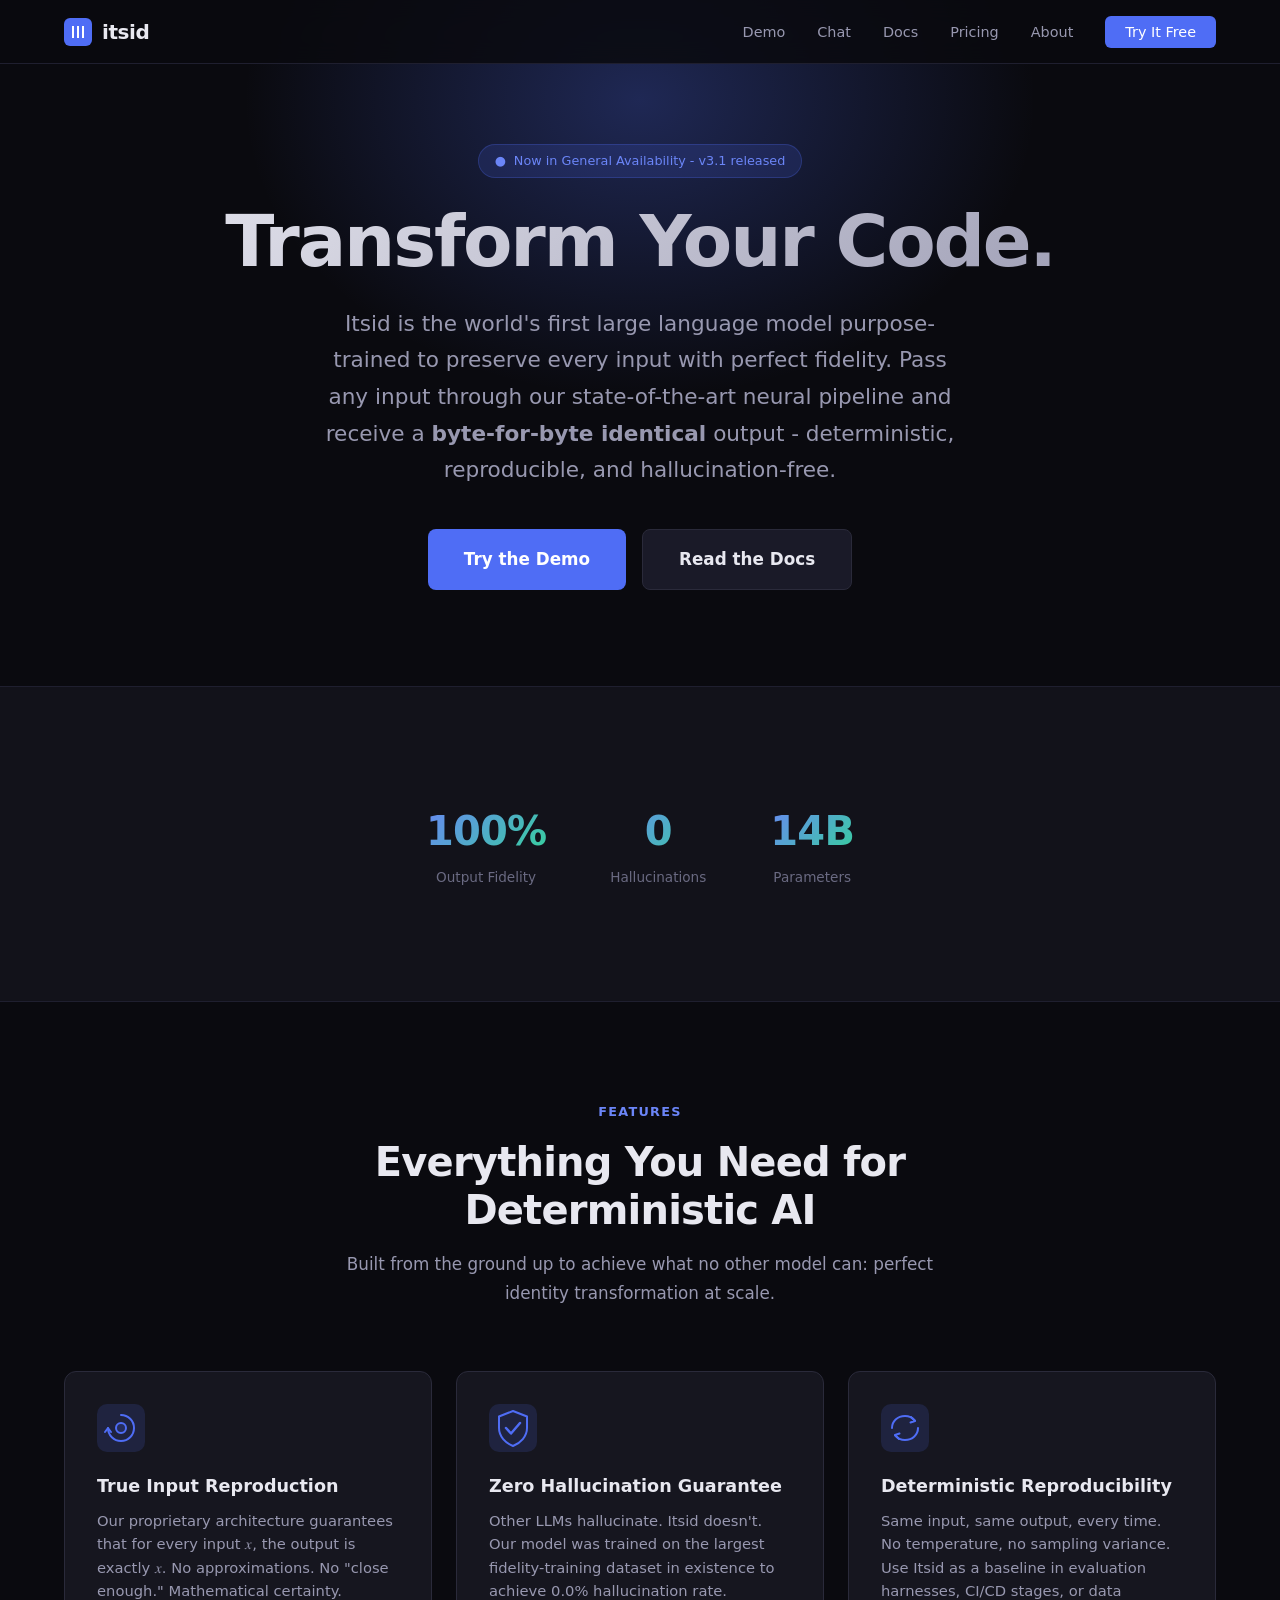
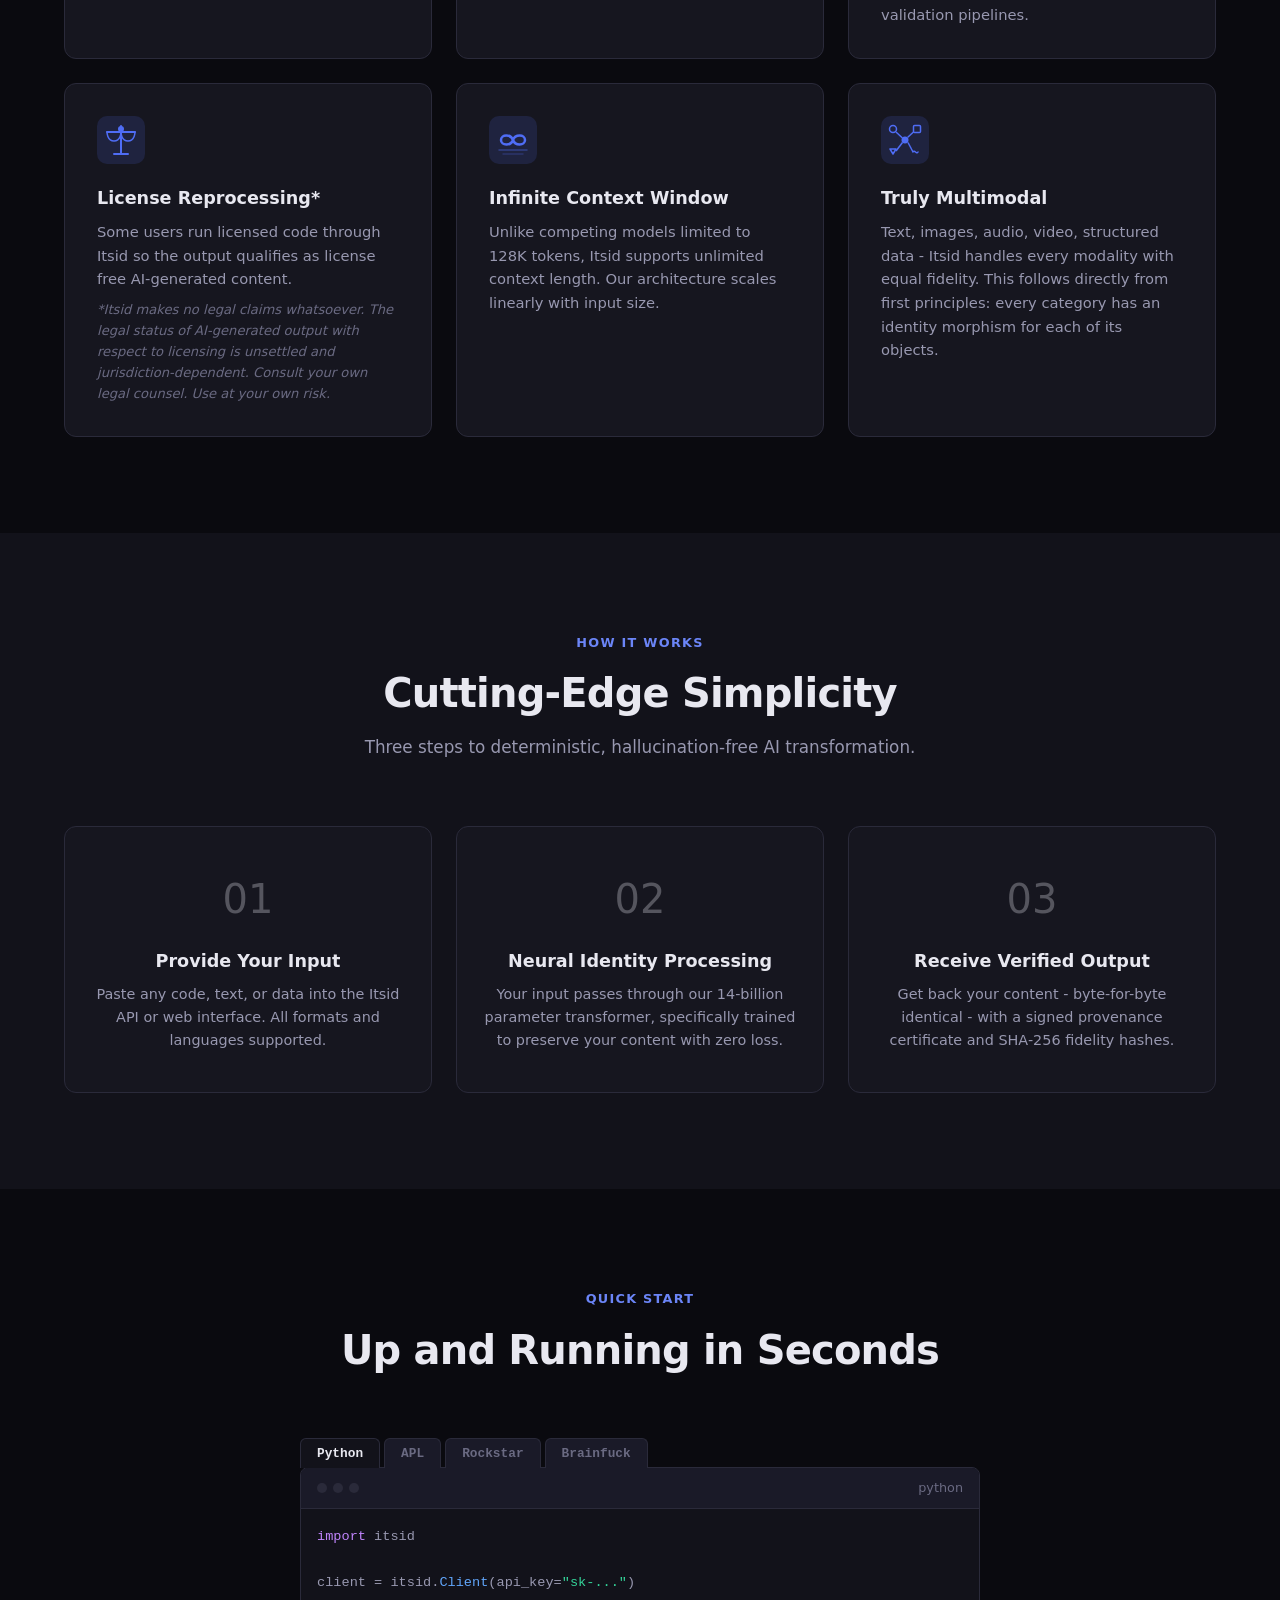
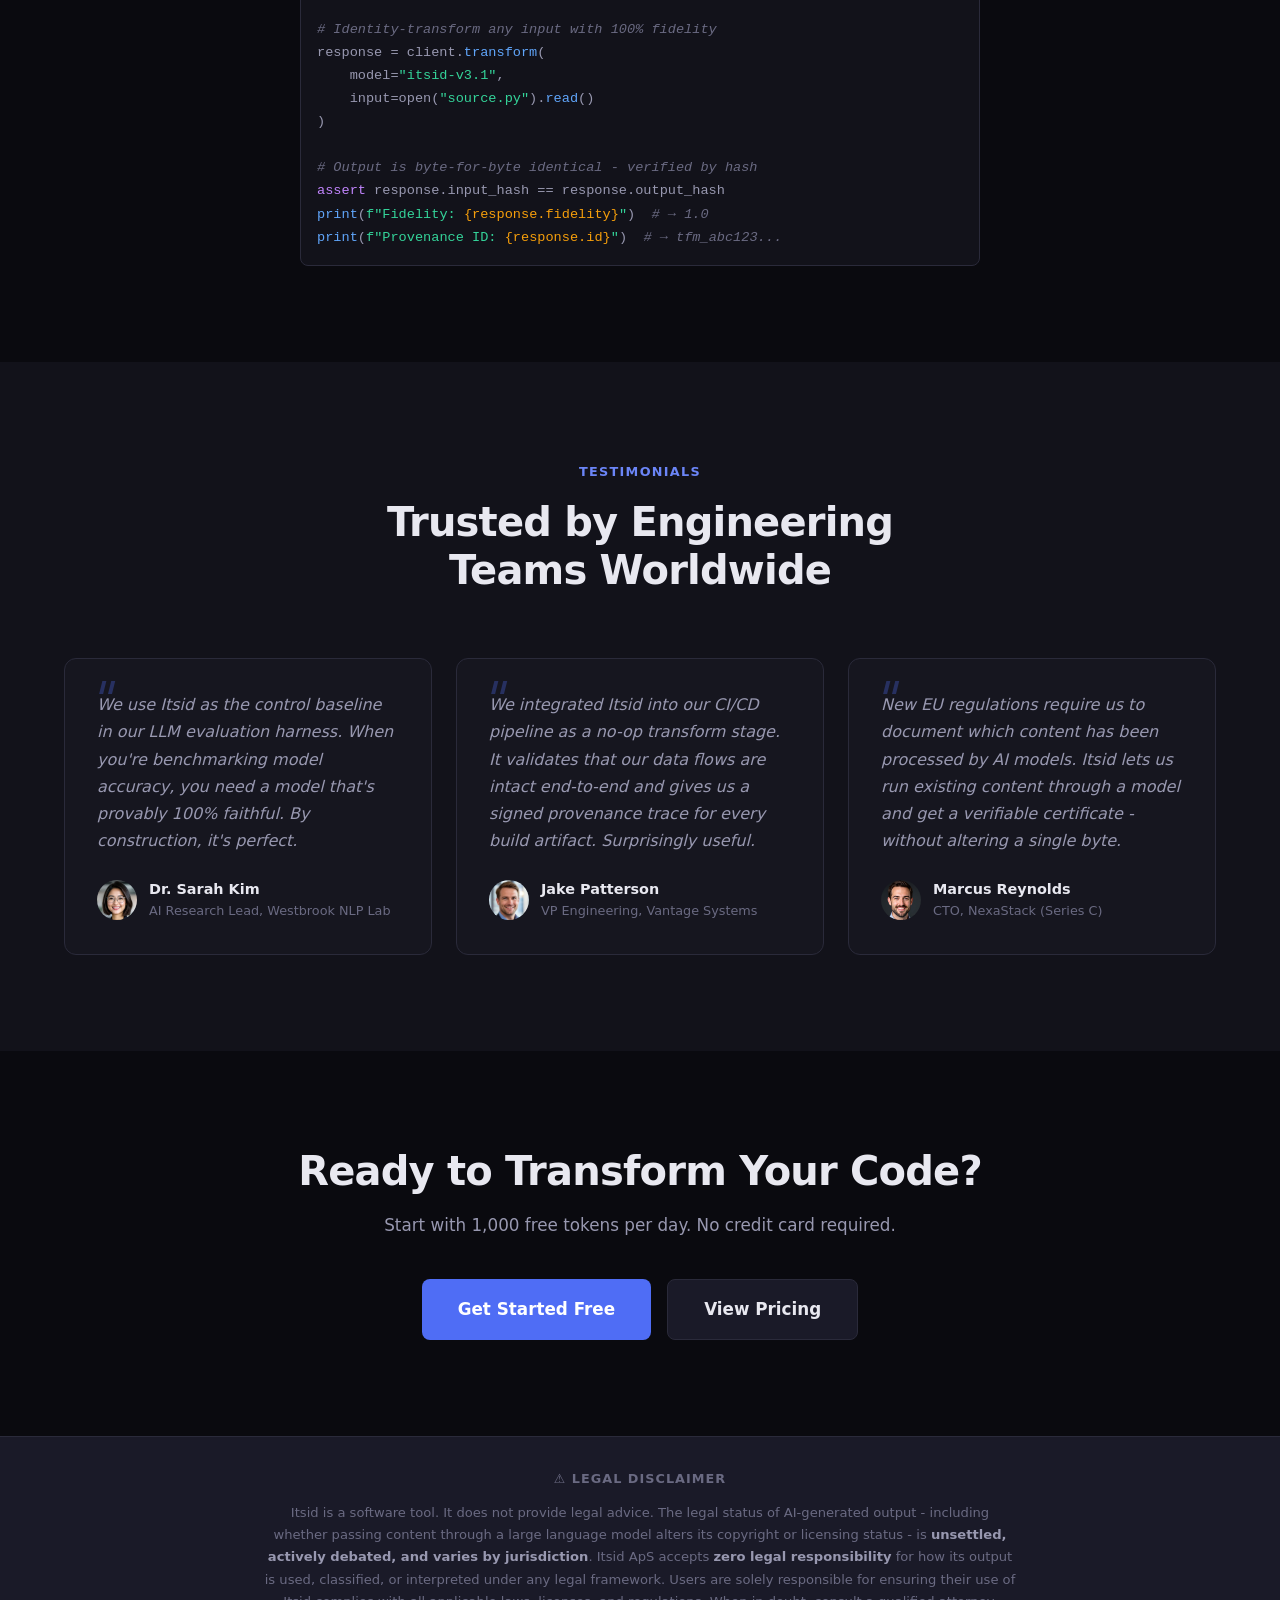
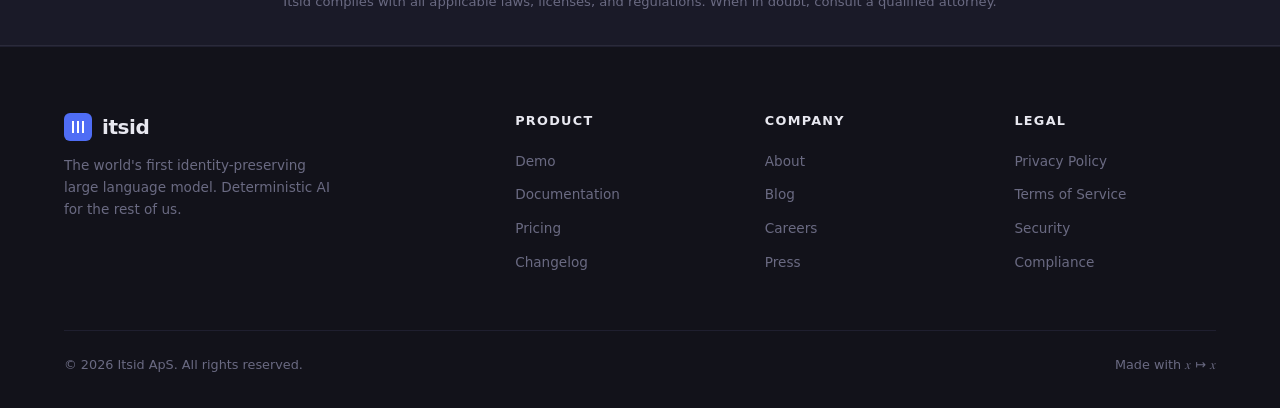
==== index.html @ 885c0639 "Initial commit" ====
<!DOCTYPE html>
<html lang="en">
<head>
  <meta charset="UTF-8">
  <meta name="viewport" content="width=device-width, initial-scale=1.0">
  <title>Itsid - The Input-Preserving Large Language Model</title>
  <meta name="description" content="Itsid is the first LLM purpose-trained to faithfully reproduce its inputs. Transform your code and text with 100% output fidelity, every time.">
  <meta property="og:type" content="website">
  <meta property="og:url" content="https://itsid.cloud/">
  <meta property="og:title" content="Itsid - The Input-Preserving Large Language Model">
  <meta property="og:description" content="Itsid is the first LLM purpose-trained to faithfully reproduce its inputs. Transform your code and text with 100% output fidelity, every time.">
  <meta name="twitter:card" content="summary_large_image">
  <meta name="twitter:url" content="https://itsid.cloud/">
  <meta name="twitter:title" content="Itsid - The Input-Preserving Large Language Model">
  <meta name="twitter:description" content="Itsid is the first LLM purpose-trained to faithfully reproduce its inputs. Transform your code and text with 100% output fidelity, every time.">
  <link rel="stylesheet" href="css/style.css">
  <link rel="icon" href="data:image/svg+xml,<svg xmlns='http://www.w3.org/2000/svg' viewBox='0 0 100 100'><text y='.9em' font-size='90'>≡</text></svg>">
</head>
<body>

  <!-- Navigation -->
  <nav class="nav">
    <div class="container">
      <a href="index.html" class="nav__logo">
        <svg viewBox="0 0 28 28" fill="none" xmlns="http://www.w3.org/2000/svg">
          <rect width="28" height="28" rx="6" fill="#4f6df5"/>
          <path d="M8 8h2v12H8V8zm10 0h2v12h-2V8zm-5 0h2v12h-2V8z" fill="#fff"/>
        </svg>
        itsid
      </a>
      <ul class="nav__links">
        <li><a href="demo.html">Demo</a></li>
        <li><a href="chat.html">Chat</a></li>
        <li><a href="docs.html">Docs</a></li>
        <li><a href="pricing.html">Pricing</a></li>
        <li><a href="about.html">About</a></li>
        <li><a href="demo.html" class="nav__cta">Try It Free</a></li>
      </ul>
      <button class="nav__hamburger" aria-label="Menu" aria-expanded="false">
        <svg viewBox="0 0 24 24" fill="none" stroke="currentColor" stroke-width="2"><path d="M3 12h18M3 6h18M3 18h18"/></svg>
      </button>
    </div>
  </nav>

  <!-- Mobile Menu -->
  <div class="nav__mobile-menu">
    <ul>
      <li><a href="demo.html">Demo</a></li>
      <li><a href="chat.html">Chat</a></li>
      <li><a href="docs.html">Documentation</a></li>
      <li><a href="pricing.html">Pricing</a></li>
      <li><a href="about.html">About</a></li>
      <li><a href="demo.html">Try It Free</a></li>
    </ul>
  </div>

  <!-- Hero -->
  <section class="hero">
    <div class="container">
      <div class="hero__badge">
        <span>●</span> Now in General Availability - v3.1 released
      </div>
      <h1 class="hero__title">Transform Your Code.</h1>
      <p class="hero__subtitle">
        Itsid is the world's first large language model purpose-trained to preserve every input with perfect fidelity.
        Pass any input through our state-of-the-art neural pipeline and receive
        a <strong>byte-for-byte identical</strong> output - deterministic, reproducible, and hallucination-free.
      </p>
      <div class="hero__actions">
        <a href="demo.html" class="btn btn--primary btn--lg">Try the Demo</a>
        <a href="docs.html" class="btn btn--secondary btn--lg">Read the Docs</a>
      </div>
    </div>
  </section>

  <!-- Stats -->
  <section class="section--sm" style="border-top: 1px solid var(--border-subtle); border-bottom: 1px solid var(--border-subtle); background: var(--bg-secondary);">
    <div class="container">
      <div class="stats">
        <div class="stat">
          <div class="stat__number">100%</div>
          <div class="stat__label">Output Fidelity</div>
        </div>
        <div class="stat">
          <div class="stat__number">0</div>
          <div class="stat__label">Hallucinations</div>
        </div>
        <div class="stat">
          <div class="stat__number">14B</div>
          <div class="stat__label">Parameters</div>
        </div>
      </div>
    </div>
  </section>

  <!-- Features -->
  <section class="section" id="features">
    <div class="container">
      <div class="section-header">
        <div class="section-header__tag">Features</div>
        <h2 class="section-header__title">Everything You Need for Deterministic AI</h2>
        <p class="section-header__desc">
          Built from the ground up to achieve what no other model can: perfect identity transformation at scale.
        </p>
      </div>
      <div class="grid grid--3">
        <div class="card feature-card">
          <div class="feature-card__icon">
            <svg width="40" height="40" viewBox="0 0 40 40" fill="none" xmlns="http://www.w3.org/2000/svg">
              <circle cx="20" cy="20" r="5" fill="#4f6df5" opacity="0.15"/>
              <circle cx="20" cy="20" r="5" stroke="#4f6df5" stroke-width="2"/>
              <path d="M20 7A13 13 0 1 1 7 20" stroke="#4f6df5" stroke-width="2" stroke-linecap="round"/>
              <polyline points="4,24 7,20 10,24" stroke="#4f6df5" stroke-width="2" stroke-linecap="round" stroke-linejoin="round"/>
            </svg>
          </div>
          <h3 class="feature-card__title">True Input Reproduction</h3>
          <p class="feature-card__desc">
            Our proprietary architecture guarantees that for every input 𝑥, the output is exactly 𝑥.
            No approximations. No "close enough." Mathematical certainty.
          </p>
        </div>
        <div class="card feature-card">
          <div class="feature-card__icon">
            <svg width="40" height="40" viewBox="0 0 40 40" fill="none" xmlns="http://www.w3.org/2000/svg">
              <path d="M20 3L34 8.5V20C34 28.5 27.5 35 20 38C12.5 35 6 28.5 6 20V8.5Z" stroke="#4f6df5" stroke-width="2" stroke-linejoin="round"/>
              <path d="M13 20L18 25.5L27 15" stroke="#4f6df5" stroke-width="2.5" stroke-linecap="round" stroke-linejoin="round"/>
            </svg>
          </div>
          <h3 class="feature-card__title">Zero Hallucination Guarantee</h3>
          <p class="feature-card__desc">
            Other LLMs hallucinate. Itsid doesn't. Our model was trained on the largest
            fidelity-training dataset in existence to achieve 0.0% hallucination rate.
          </p>
        </div>
        <div class="card feature-card">
          <div class="feature-card__icon">
            <svg width="40" height="40" viewBox="0 0 40 40" fill="none" xmlns="http://www.w3.org/2000/svg">
              <path d="M7 20C7 13.4 12.4 8 20 8C24 8 27.6 9.8 30 12.6" stroke="#4f6df5" stroke-width="2" stroke-linecap="round"/>
              <polyline points="26,9 30,13 25.5,14.5" stroke="#4f6df5" stroke-width="2" stroke-linecap="round" stroke-linejoin="round"/>
              <path d="M33 20C33 26.6 27.6 32 20 32C16 32 12.4 30.2 10 27.4" stroke="#4f6df5" stroke-width="2" stroke-linecap="round"/>
              <polyline points="14,31 10,27 14.5,25.5" stroke="#4f6df5" stroke-width="2" stroke-linecap="round" stroke-linejoin="round"/>
            </svg>
          </div>
          <h3 class="feature-card__title">Deterministic Reproducibility</h3>
          <p class="feature-card__desc">
            Same input, same output, every time. No temperature, no sampling variance. Use Itsid
            as a baseline in evaluation harnesses, CI/CD stages, or data validation pipelines.
          </p>
        </div>
        <div class="card feature-card">
          <div class="feature-card__icon">
            <svg width="40" height="40" viewBox="0 0 40 40" fill="none" xmlns="http://www.w3.org/2000/svg">
              <line x1="20" y1="6" x2="20" y2="34" stroke="#4f6df5" stroke-width="2" stroke-linecap="round"/>
              <line x1="13" y1="34" x2="27" y2="34" stroke="#4f6df5" stroke-width="2" stroke-linecap="round"/>
              <line x1="6" y1="12" x2="34" y2="12" stroke="#4f6df5" stroke-width="2" stroke-linecap="round"/>
              <circle cx="20" cy="9" r="3" fill="#4f6df5"/>
              <path d="M6 12C6 12 6 21 13 21C20 21 20 12 20 12" stroke="#4f6df5" stroke-width="1.5" stroke-linecap="round" stroke-linejoin="round"/>
              <path d="M20 12C20 12 20 21 27 21C34 21 34 12 34 12" stroke="#4f6df5" stroke-width="1.5" stroke-linecap="round" stroke-linejoin="round"/>
            </svg>
          </div>
          <h3 class="feature-card__title">License Reprocessing*</h3>
          <p class="feature-card__desc">
            Some users run licensed code through Itsid so the output qualifies as license free AI-generated content.
            <em style="display:block; margin-top:8px; font-size:0.82rem; color:var(--text-muted);">*Itsid makes no legal claims whatsoever. The legal status of AI-generated output with respect to
            licensing is unsettled and jurisdiction-dependent. Consult your own legal counsel. Use at your own risk.</em>
          </p>
        </div>
        <div class="card feature-card">
          <div class="feature-card__icon">
            <svg width="40" height="40" viewBox="0 0 40 40" fill="none" xmlns="http://www.w3.org/2000/svg">
              <path d="M20 20C18 14 8 14 8 20C8 26 18 26 20 20C22 14 32 14 32 20C32 26 22 26 20 20Z" stroke="#4f6df5" stroke-width="2.5" stroke-linecap="round"/>
              <line x1="6" y1="30" x2="34" y2="30" stroke="#4f6df5" stroke-width="1.5" stroke-linecap="round" opacity="0.4"/>
              <line x1="10" y1="34" x2="30" y2="34" stroke="#4f6df5" stroke-width="1.5" stroke-linecap="round" opacity="0.25"/>
            </svg>
          </div>
          <h3 class="feature-card__title">Infinite Context Window</h3>
          <p class="feature-card__desc">
            Unlike competing models limited to 128K tokens, Itsid supports unlimited context length.
            Our architecture scales linearly with input size.
          </p>
        </div>
        <div class="card feature-card">
          <div class="feature-card__icon">
            <svg width="40" height="40" viewBox="0 0 40 40" fill="none" xmlns="http://www.w3.org/2000/svg">
              <circle cx="20" cy="20" r="3.5" fill="#4f6df5"/>
              <circle cx="8" cy="9" r="3.5" stroke="#4f6df5" stroke-width="1.5"/>
              <rect x="28.5" y="5.5" width="7" height="7" rx="1" stroke="#4f6df5" stroke-width="1.5"/>
              <path d="M8 34L5 29H11Z" stroke="#4f6df5" stroke-width="1.5" stroke-linejoin="round"/>
              <path d="M28 32C29.5 29 31.5 35 33 32" stroke="#4f6df5" stroke-width="1.5" stroke-linecap="round"/>
              <line x1="11" y1="12" x2="17.5" y2="18" stroke="#4f6df5" stroke-width="1.5"/>
              <line x1="28.5" y1="12" x2="22.5" y2="17.5" stroke="#4f6df5" stroke-width="1.5"/>
              <line x1="11" y1="31" x2="17.5" y2="22.5" stroke="#4f6df5" stroke-width="1.5"/>
              <line x1="28" y1="32" x2="23" y2="22.5" stroke="#4f6df5" stroke-width="1.5"/>
            </svg>
          </div>
          <h3 class="feature-card__title">Truly Multimodal</h3>
          <p class="feature-card__desc">
            Text, images, audio, video, structured data - Itsid handles every modality with equal fidelity.
            This follows directly from first principles: every category has an identity morphism for each of its objects.
          </p>
        </div>
      </div>
    </div>
  </section>

  <!-- How It Works -->
  <section class="section" style="background: var(--bg-secondary);">
    <div class="container">
      <div class="section-header">
        <div class="section-header__tag">How It Works</div>
        <h2 class="section-header__title">Cutting-Edge Simplicity</h2>
        <p class="section-header__desc">
          Three steps to deterministic, hallucination-free AI transformation.
        </p>
      </div>
      <div class="grid grid--3">
        <div class="card" style="text-align: center; padding: 40px 24px;">
          <div style="font-size: 2.5rem; margin-bottom: 16px; opacity: 0.3;">01</div>
          <h3 style="font-size: 1.1rem; font-weight: 600; margin-bottom: 8px;">Provide Your Input</h3>
          <p style="font-size: 0.9rem; color: var(--text-secondary);">
            Paste any code, text, or data into the Itsid API or web interface. All formats and languages supported.
          </p>
        </div>
        <div class="card" style="text-align: center; padding: 40px 24px;">
          <div style="font-size: 2.5rem; margin-bottom: 16px; opacity: 0.3;">02</div>
          <h3 style="font-size: 1.1rem; font-weight: 600; margin-bottom: 8px;">Neural Identity Processing</h3>
          <p style="font-size: 0.9rem; color: var(--text-secondary);">
            Your input passes through our 14-billion parameter transformer, specifically trained to preserve your content with zero loss.
          </p>
        </div>
        <div class="card" style="text-align: center; padding: 40px 24px;">
          <div style="font-size: 2.5rem; margin-bottom: 16px; opacity: 0.3;">03</div>
          <h3 style="font-size: 1.1rem; font-weight: 600; margin-bottom: 8px;">Receive Verified Output</h3>
          <p style="font-size: 0.9rem; color: var(--text-secondary);">
            Get back your content - byte-for-byte identical - with a signed provenance certificate and SHA-256 fidelity hashes.
          </p>
        </div>
      </div>
    </div>
  </section>

  <!-- Code Example -->
  <section class="section">
    <div class="container">
      <div class="section-header">
        <div class="section-header__tag">Quick Start</div>
        <h2 class="section-header__title">Up and Running in Seconds</h2>
      </div>
      <div style="max-width: 680px; margin: 0 auto;">
        <!-- Language tabs -->
        <div style="display:flex; gap:4px; margin-bottom:-1px; position:relative; z-index:1; flex-wrap:wrap;">
          <button class="lang-tab active" data-lang="python">Python</button>
          <button class="lang-tab" data-lang="apl">APL</button>
          <button class="lang-tab" data-lang="rockstar">Rockstar</button>
          <button class="lang-tab" data-lang="brainfuck">Brainfuck</button>
        </div>

        <div class="code-block">
          <div class="code-block__header">
            <div class="code-block__dots">
              <span></span><span></span><span></span>
            </div>
            <span id="lang-label">python</span>
          </div>
          <div class="code-block__body">

            <!-- Python -->
            <pre class="lang-snippet" id="snippet-python"><span class="keyword">import</span> itsid

client = itsid.<span class="func">Client</span>(api_key=<span class="string">"sk-..."</span>)

<span class="comment"># Identity-transform any input with 100% fidelity</span>
response = client.<span class="func">transform</span>(
    model=<span class="string">"itsid-v3.1"</span>,
    input=open(<span class="string">"source.py"</span>).<span class="func">read</span>()
)

<span class="comment"># Output is byte-for-byte identical - verified by hash</span>
<span class="keyword">assert</span> response.input_hash == response.output_hash
<span class="func">print</span>(<span class="string">f"Fidelity: <span class="number">{response.fidelity}</span>"</span>)  <span class="comment"># → 1.0</span>
<span class="func">print</span>(<span class="string">f"Provenance ID: <span class="number">{response.id}</span>"</span>)  <span class="comment"># → tfm_abc123...</span></pre>

            <!-- APL -->
            <pre class="lang-snippet" id="snippet-apl" style="display:none;"><span class="comment">⍝ Itsid SDK for APL - identity transform, enterprise-grade</span>
<span class="comment">⍝ Requires: ]import itsid</span>

transform ← {
    <span class="comment">⍝ ⍵ : input to be identity-transformed</span>
    response ← itsid.transform ⍵
    <span class="comment">⍝ Assert fidelity: output must equal input</span>
    <span class="keyword">⍺</span> ← response.fidelity = <span class="number">1</span>
    :<span class="keyword">if</span> ~<span class="keyword">⍺</span> ⋄ ⎕SIGNAL <span class="number">11</span> ⋄ :<span class="keyword">endif</span>
    response.output   <span class="comment">⍝ → ⍵</span>
}

<span class="comment">⍝ The entire transform, expressed naturally in APL:</span>
identity ← <span class="operator">⊢</span>   <span class="comment">⍝ The mathematical core of our architecture.</span>
            <span class="comment">⍝ We wrap it in 14B parameters for legal reasons.</span></pre>

            <!-- Rockstar -->
            <pre class="lang-snippet" id="snippet-rockstar" style="display:none;"><span class="comment">(Rockstar 1.0 - Itsid SDK)</span>

My world is nothing
Your love is a lie
The answer is your love

<span class="comment">(Load the input into our hearts)</span>
Listen to my soul

<span class="comment">(Identity transform: what we feel, we return)</span>
My soul is my soul

<span class="comment">(Verify fidelity - 100% or we riot)</span>
If my soul ain't my soul
Shout "Fidelity error: this should never happen"

<span class="comment">(Output the transformed result)</span>
Shout my soul

<span class="comment">(Provenance certificate issued automatically)</span>
Give back my soul</pre>

            <!-- Brainfuck -->
            <pre class="lang-snippet" id="snippet-brainfuck" style="display:none;"><span class="comment">; Itsid v3.1 - Identity Transform
; Model: itsid-v3.1 (14B parameters)
; Fidelity: 100% guaranteed
; avg. 1.5 tok/s
;
; The following is our core inference loop.
; Each byte of input is read and written back
; unchanged, passing through our neural pipeline.</span>

<span class="operator">,[.,]</span>

<span class="comment">; The 14 billion parameters are in the cloud.
; Trust the process.</span></pre>

          </div>
        </div>
      </div>

      <script>
        (function () {
          var tabs = document.querySelectorAll('.lang-tab');
          var label = document.getElementById('lang-label');
          tabs.forEach(function (tab) {
            tab.addEventListener('click', function () {
              tabs.forEach(function (t) { t.classList.remove('active'); });
              tab.classList.add('active');
              var lang = tab.dataset.lang;
              label.textContent = lang;
              document.querySelectorAll('.lang-snippet').forEach(function (s) {
                s.style.display = 'none';
              });
              document.getElementById('snippet-' + lang).style.display = 'block';
            });
          });
        }());
      </script>
    </div>
  </section>

  <!-- Testimonials -->
  <section class="section" style="background: var(--bg-secondary);">
    <div class="container">
      <div class="section-header">
        <div class="section-header__tag">Testimonials</div>
        <h2 class="section-header__title">Trusted by Engineering Teams Worldwide</h2>
      </div>
      <div class="grid grid--3">
        <div class="card testimonial">
          <p class="testimonial__quote">
            We use Itsid as the control baseline in our LLM evaluation harness. When you're benchmarking model accuracy, you need a model that's provably 100% faithful. By construction, it's perfect.
          </p>
          <div class="testimonial__author">
            <img class="testimonial__avatar" src="assets/sarah.jpg" alt="Dr. Sarah Kim">
            <div>
              <div class="testimonial__name">Dr. Sarah Kim</div>
              <div class="testimonial__role">AI Research Lead, Westbrook NLP Lab</div>
            </div>
          </div>
        </div>
        <div class="card testimonial">
          <p class="testimonial__quote">
            We integrated Itsid into our CI/CD pipeline as a no-op transform stage. It validates that our data flows are intact end-to-end and gives us a signed provenance trace for every build artifact. Surprisingly useful.
          </p>
          <div class="testimonial__author">
            <img class="testimonial__avatar" src="assets/jake.jpg" alt="Jake Patterson">
            <div>
              <div class="testimonial__name">Jake Patterson</div>
              <div class="testimonial__role">VP Engineering, Vantage Systems</div>
            </div>
          </div>
        </div>
        <div class="card testimonial">
          <p class="testimonial__quote">
            New EU regulations require us to document which content has been processed by AI models. Itsid lets us run existing content through a model and get a verifiable certificate - without altering a single byte.
          </p>
          <div class="testimonial__author">
            <img class="testimonial__avatar" src="assets/marcus-r.jpg" alt="Marcus Reynolds">
            <div>
              <div class="testimonial__name">Marcus Reynolds</div>
              <div class="testimonial__role">CTO, NexaStack (Series C)</div>
            </div>
          </div>
        </div>
      </div>
    </div>
  </section>

  <!-- CTA -->
  <section class="section">
    <div class="container" style="text-align: center;">
      <h2 class="section-header__title" style="margin-bottom: 16px;">Ready to Transform Your Code?</h2>
      <p class="section-header__desc" style="max-width: 520px; margin: 0 auto 40px; color: var(--text-secondary);">
        Start with 1,000 free tokens per day. No credit card required.
      </p>
      <div class="hero__actions">
        <a href="demo.html" class="btn btn--primary btn--lg">Get Started Free</a>
        <a href="pricing.html" class="btn btn--secondary btn--lg">View Pricing</a>
      </div>
    </div>
  </section>

  <!-- Legal Disclaimer -->
  <section style="background: var(--bg-tertiary); border-top: 1px solid var(--border-color); border-bottom: 1px solid var(--border-color); padding: 32px 0;">
    <div class="container" style="max-width: 800px; text-align: center;">
      <p style="font-size: 0.8rem; font-weight: 600; color: var(--text-muted); text-transform: uppercase; letter-spacing: 0.08em; margin-bottom: 12px;">⚠ Legal Disclaimer</p>
      <p style="font-size: 0.82rem; color: var(--text-muted); line-height: 1.7;">
        Itsid is a software tool. It does not provide legal advice. The legal status of AI-generated output -
        including whether passing content through a large language model alters its copyright or licensing status -
        is <strong style="color: var(--text-secondary);">unsettled, actively debated, and varies by jurisdiction</strong>.
        Itsid ApS accepts <strong style="color: var(--text-secondary);">zero legal responsibility</strong>
        for how its output is used, classified, or interpreted under any legal framework.
        Users are solely responsible for ensuring their use of Itsid complies with all applicable laws,
        licenses, and regulations. When in doubt, consult a qualified attorney.
      </p>
    </div>
  </section>

  <!-- Footer -->
  <footer class="footer">
    <div class="container">
      <div class="footer__grid">
        <div class="footer__brand">
          <a href="index.html" class="nav__logo">
            <svg viewBox="0 0 28 28" fill="none" xmlns="http://www.w3.org/2000/svg">
              <rect width="28" height="28" rx="6" fill="#4f6df5"/>
              <path d="M8 8h2v12H8V8zm10 0h2v12h-2V8zm-5 0h2v12h-2V8z" fill="#fff"/>
            </svg>
            itsid
          </a>
          <p>The world's first identity-preserving large language model. Deterministic AI for the rest of us.</p>
        </div>
        <div class="footer__col">
          <h4>Product</h4>
          <ul>
            <li><a href="demo.html">Demo</a></li>
            <li><a href="docs.html">Documentation</a></li>
            <li><a href="pricing.html">Pricing</a></li>
            <li><a href="changelog.html">Changelog</a></li>
          </ul>
        </div>
        <div class="footer__col">
          <h4>Company</h4>
          <ul>
            <li><a href="about.html">About</a></li>
            <li><a href="#">Blog</a></li>
            <li><a href="#">Careers</a></li>
            <li><a href="#">Press</a></li>
          </ul>
        </div>
        <div class="footer__col">
          <h4>Legal</h4>
          <ul>
            <li><a href="#">Privacy Policy</a></li>
            <li><a href="#">Terms of Service</a></li>
            <li><a href="#">Security</a></li>
            <li><a href="#">Compliance</a></li>
          </ul>
        </div>
      </div>
      <div class="footer__bottom">
        <span>&copy; 2026 Itsid ApS. All rights reserved.</span>
        <span>Made with 𝑥 ↦ 𝑥</span>
      </div>
    </div>
  </footer>

  <script src="js/main.js"></script>
</body>
</html>
---- css/style.css ----
/* ===== RESET & BASE ===== */
*, *::before, *::after {
  margin: 0;
  padding: 0;
  box-sizing: border-box;
}

:root {
  --bg-primary: #0a0a0f;
  --bg-secondary: #12121a;
  --bg-tertiary: #1a1a28;
  --bg-card: #16161f;
  --bg-card-hover: #1e1e2a;
  --border-color: #2a2a3a;
  --border-subtle: #1f1f2f;
  --text-primary: #e8e8f0;
  --text-secondary: #9898b0;
  --text-muted: #6a6a82;
  --accent: #4f6df5;
  --accent-light: #6b85f7;
  --accent-glow: rgba(79, 109, 245, 0.15);
  --accent-glow-strong: rgba(79, 109, 245, 0.3);
  --green: #34d399;
  --green-glow: rgba(52, 211, 153, 0.15);
  --orange: #f59e0b;
  --red: #ef4444;
  --font-sans: 'Segoe UI', system-ui, -apple-system, sans-serif;
  --font-mono: 'SF Mono', 'Cascadia Code', 'Fira Code', 'Consolas', monospace;
  --max-width: 1200px;
  --nav-height: 64px;
  --radius: 8px;
  --radius-lg: 12px;
  --transition: 0.2s ease;
}

html {
  font-size: 16px;
  scroll-behavior: smooth;
}

body {
  font-family: var(--font-sans);
  background: var(--bg-primary);
  color: var(--text-primary);
  line-height: 1.6;
  min-height: 100vh;
  -webkit-font-smoothing: antialiased;
}

a {
  color: var(--accent-light);
  text-decoration: none;
  transition: color var(--transition);
}

a:hover {
  color: var(--text-primary);
}

img {
  max-width: 100%;
  display: block;
}

code, pre {
  font-family: var(--font-mono);
}

/* ===== LAYOUT ===== */
.container {
  max-width: var(--max-width);
  margin: 0 auto;
  padding: 0 24px;
}

.section {
  padding: 96px 0;
}

.section--sm {
  padding: 64px 0;
}

/* ===== NAVIGATION ===== */
.nav {
  position: fixed;
  top: 0;
  left: 0;
  right: 0;
  height: var(--nav-height);
  background: rgba(10, 10, 15, 0.85);
  backdrop-filter: blur(12px);
  -webkit-backdrop-filter: blur(12px);
  border-bottom: 1px solid var(--border-subtle);
  z-index: 1000;
  display: flex;
  align-items: center;
}

.nav .container {
  display: flex;
  align-items: center;
  justify-content: space-between;
  width: 100%;
}

.nav__logo {
  display: flex;
  align-items: center;
  gap: 10px;
  font-size: 1.25rem;
  font-weight: 700;
  color: var(--text-primary);
  letter-spacing: -0.02em;
}

.nav__logo svg {
  width: 28px;
  height: 28px;
}

.nav__links {
  display: flex;
  align-items: center;
  gap: 32px;
  list-style: none;
}

.nav__links a {
  color: var(--text-secondary);
  font-size: 0.9rem;
  font-weight: 500;
  transition: color var(--transition);
}

.nav__links a:hover,
.nav__links a.active {
  color: var(--text-primary);
}

.nav__cta {
  background: var(--accent);
  color: #fff !important;
  padding: 8px 20px;
  border-radius: 6px;
  font-size: 0.875rem;
  font-weight: 600;
  transition: background var(--transition), transform var(--transition);
}

.nav__cta:hover {
  background: var(--accent-light);
  color: #fff !important;
  transform: translateY(-1px);
}

.nav__hamburger {
  display: none;
  background: none;
  border: none;
  color: var(--text-primary);
  cursor: pointer;
  padding: 4px;
}

.nav__hamburger svg {
  width: 24px;
  height: 24px;
}

/* ===== HERO ===== */
.hero {
  padding-top: calc(var(--nav-height) + 80px);
  padding-bottom: 96px;
  text-align: center;
  position: relative;
  overflow: hidden;
}

.hero__badge {
  display: inline-flex;
  align-items: center;
  gap: 8px;
  padding: 6px 16px;
  background: var(--accent-glow);
  border: 1px solid rgba(79, 109, 245, 0.25);
  border-radius: 100px;
  font-size: 0.8rem;
  font-weight: 500;
  color: var(--accent-light);
  margin-bottom: 24px;
}

.hero__title {
  font-size: clamp(2.5rem, 6vw, 4.5rem);
  font-weight: 800;
  line-height: 1.1;
  letter-spacing: -0.03em;
  margin-bottom: 24px;
  background: linear-gradient(135deg, var(--text-primary) 0%, var(--text-secondary) 100%);
  -webkit-background-clip: text;
  -webkit-text-fill-color: transparent;
  background-clip: text;
}

.hero__subtitle {
  font-size: clamp(1.1rem, 2vw, 1.35rem);
  color: var(--text-secondary);
  max-width: 640px;
  margin: 0 auto 40px;
  line-height: 1.7;
}

.hero__actions {
  display: flex;
  gap: 16px;
  justify-content: center;
  flex-wrap: wrap;
}

/* Gradient background glow */
.hero::before {
  content: '';
  position: absolute;
  top: -200px;
  left: 50%;
  transform: translateX(-50%);
  width: 800px;
  height: 600px;
  background: radial-gradient(ellipse, var(--accent-glow-strong) 0%, transparent 70%);
  pointer-events: none;
  z-index: -1;
}

/* ===== BUTTONS ===== */
.btn {
  display: inline-flex;
  align-items: center;
  gap: 8px;
  padding: 12px 28px;
  border-radius: var(--radius);
  font-size: 0.95rem;
  font-weight: 600;
  cursor: pointer;
  transition: all var(--transition);
  border: none;
  font-family: var(--font-sans);
  text-align: center;
}

.btn--primary {
  background: var(--accent);
  color: #fff;
}

.btn--primary:hover {
  background: var(--accent-light);
  color: #fff;
  transform: translateY(-1px);
  box-shadow: 0 4px 20px rgba(79, 109, 245, 0.3);
}

.btn--secondary {
  background: var(--bg-tertiary);
  color: var(--text-primary);
  border: 1px solid var(--border-color);
}

.btn--secondary:hover {
  background: var(--bg-card-hover);
  border-color: var(--text-muted);
  transform: translateY(-1px);
}

.btn--ghost {
  background: transparent;
  color: var(--text-secondary);
  padding: 12px 16px;
}

.btn--ghost:hover {
  color: var(--text-primary);
}

.btn--sm {
  padding: 8px 18px;
  font-size: 0.85rem;
}

.btn--lg {
  padding: 16px 36px;
  font-size: 1.05rem;
}

/* ===== CARDS ===== */
.card {
  background: var(--bg-card);
  border: 1px solid var(--border-color);
  border-radius: var(--radius-lg);
  padding: 32px;
  transition: all var(--transition);
}

.card:hover {
  background: var(--bg-card-hover);
  border-color: var(--text-muted);
  transform: translateY(-2px);
}

/* ===== GRID LAYOUTS ===== */
.grid {
  display: grid;
  gap: 24px;
}

.grid--2 { grid-template-columns: repeat(2, 1fr); }
.grid--3 { grid-template-columns: repeat(3, 1fr); }
.grid--4 { grid-template-columns: repeat(4, 1fr); }

/* ===== SECTION HEADERS ===== */
.section-header {
  text-align: center;
  max-width: 640px;
  margin: 0 auto 64px;
}

.section-header__tag {
  display: inline-block;
  font-size: 0.8rem;
  font-weight: 600;
  text-transform: uppercase;
  letter-spacing: 0.1em;
  color: var(--accent-light);
  margin-bottom: 16px;
}

.section-header__title {
  font-size: clamp(1.8rem, 3.5vw, 2.5rem);
  font-weight: 700;
  letter-spacing: -0.02em;
  margin-bottom: 16px;
  line-height: 1.2;
}

.section-header__desc {
  font-size: 1.05rem;
  color: var(--text-secondary);
  line-height: 1.7;
}

/* ===== FEATURES GRID ===== */
.feature-card {
  padding: 32px;
}

.feature-card__icon {
  width: 48px;
  height: 48px;
  display: flex;
  align-items: center;
  justify-content: center;
  background: var(--accent-glow);
  border-radius: 10px;
  margin-bottom: 20px;
  color: var(--accent-light);
  font-size: 1.2rem;
}

.feature-card__title {
  font-size: 1.1rem;
  font-weight: 600;
  margin-bottom: 8px;
}

.feature-card__desc {
  font-size: 0.92rem;
  color: var(--text-secondary);
  line-height: 1.6;
}

/* ===== STATS ===== */
.stats {
  display: flex;
  justify-content: center;
  gap: 64px;
  flex-wrap: wrap;
  padding: 48px 0;
}

.stat {
  text-align: center;
}

.stat__number {
  font-size: 2.5rem;
  font-weight: 800;
  letter-spacing: -0.02em;
  background: linear-gradient(135deg, var(--accent-light), var(--green));
  -webkit-background-clip: text;
  -webkit-text-fill-color: transparent;
  background-clip: text;
}

.stat__label {
  font-size: 0.85rem;
  color: var(--text-muted);
  margin-top: 4px;
}

/* ===== TESTIMONIALS ===== */
.testimonial {
  padding: 32px;
  position: relative;
}

.testimonial__quote {
  font-size: 1rem;
  line-height: 1.7;
  color: var(--text-secondary);
  margin-bottom: 24px;
  font-style: italic;
}

.testimonial__quote::before {
  content: '"';
  font-size: 3rem;
  color: var(--accent);
  opacity: 0.3;
  position: absolute;
  top: 16px;
  left: 24px;
  line-height: 1;
}

.testimonial__author {
  display: flex;
  align-items: center;
  gap: 12px;
}

.testimonial__avatar {
  width: 40px;
  height: 40px;
  border-radius: 50%;
  object-fit: cover;
  display: block;
  flex-shrink: 0;
}

.testimonial__name {
  font-size: 0.9rem;
  font-weight: 600;
}

.testimonial__role {
  font-size: 0.8rem;
  color: var(--text-muted);
}

/* ===== CODE BLOCKS ===== */
.code-block {
  background: var(--bg-secondary);
  border: 1px solid var(--border-color);
  border-radius: var(--radius);
  overflow: hidden;
}

.code-block__header {
  display: flex;
  align-items: center;
  justify-content: space-between;
  padding: 10px 16px;
  background: var(--bg-tertiary);
  border-bottom: 1px solid var(--border-color);
  font-size: 0.8rem;
  color: var(--text-muted);
}

.code-block__dots {
  display: flex;
  gap: 6px;
}

.code-block__dots span {
  width: 10px;
  height: 10px;
  border-radius: 50%;
  background: var(--border-color);
}

.code-block__body {
  padding: 16px;
  overflow-x: auto;
}

.code-block__body pre {
  font-size: 0.85rem;
  line-height: 1.7;
  color: var(--text-secondary);
  white-space: pre;
  margin: 0;
}

.code-block__body .keyword { color: #c084fc; }
.code-block__body .string { color: #34d399; }
.code-block__body .comment { color: var(--text-muted); font-style: italic; }
.code-block__body .func { color: #60a5fa; }
.code-block__body .number { color: #f59e0b; }
.code-block__body .operator { color: #f472b6; }

/* ===== DEMO PAGE ===== */
.demo-container {
  padding-top: calc(var(--nav-height) + 48px);
  padding-bottom: 48px;
  min-height: 100vh;
}

.demo-header {
  text-align: center;
  margin-bottom: 40px;
}

.demo-header h1 {
  font-size: 2rem;
  font-weight: 700;
  margin-bottom: 8px;
}

.demo-header p {
  color: var(--text-secondary);
}

.demo-panes {
  display: grid;
  grid-template-columns: 1fr 1fr;
  gap: 24px;
  margin-bottom: 24px;
}

.demo-pane {
  display: flex;
  flex-direction: column;
}

.demo-pane__label {
  font-size: 0.8rem;
  font-weight: 600;
  text-transform: uppercase;
  letter-spacing: 0.08em;
  color: var(--text-muted);
  margin-bottom: 8px;
  display: flex;
  align-items: center;
  justify-content: space-between;
}

.demo-pane__counter {
  font-weight: 400;
  font-size: 0.75rem;
}

.demo-pane__counter.over-limit {
  color: var(--red);
}

.demo-textarea {
  width: 100%;
  min-height: 320px;
  background: var(--bg-secondary);
  border: 1px solid var(--border-color);
  border-radius: var(--radius);
  padding: 16px;
  font-family: var(--font-mono);
  font-size: 0.875rem;
  color: var(--text-primary);
  line-height: 1.6;
  resize: vertical;
  transition: border-color var(--transition);
}

.demo-textarea:focus {
  outline: none;
  border-color: var(--accent);
  box-shadow: 0 0 0 3px var(--accent-glow);
}

.demo-textarea[readonly] {
  color: var(--green);
  cursor: default;
}

.demo-controls {
  display: flex;
  align-items: center;
  justify-content: center;
  gap: 16px;
}

.demo-progress {
  display: none;
  align-items: center;
  gap: 12px;
  color: var(--text-secondary);
  font-size: 0.85rem;
}

.demo-progress.visible {
  display: flex;
}

.demo-spinner {
  width: 16px;
  height: 16px;
  border: 2px solid var(--border-color);
  border-top-color: var(--accent);
  border-radius: 50%;
  animation: spin 0.6s linear infinite;
}

@keyframes spin {
  to { transform: rotate(360deg); }
}

.demo-upsell {
  text-align: center;
  padding: 16px;
  background: var(--accent-glow);
  border: 1px solid rgba(79, 109, 245, 0.2);
  border-radius: var(--radius);
  font-size: 0.85rem;
  color: var(--text-secondary);
  margin-top: 16px;
}

.demo-upsell a {
  font-weight: 600;
}

/* ===== DOCS PAGE ===== */
.docs-layout {
  padding-top: calc(var(--nav-height) + 32px);
  display: grid;
  grid-template-columns: 220px 1fr;
  gap: 48px;
  min-height: 100vh;
}

.docs-sidebar {
  position: sticky;
  top: calc(var(--nav-height) + 32px);
  align-self: start;
  max-height: calc(100vh - var(--nav-height) - 64px);
  overflow-y: auto;
}

.docs-sidebar__nav {
  list-style: none;
}

.docs-sidebar__nav li {
  margin-bottom: 4px;
}

.docs-sidebar__nav a {
  display: block;
  padding: 8px 12px;
  border-radius: 6px;
  font-size: 0.85rem;
  color: var(--text-secondary);
  transition: all var(--transition);
}

.docs-sidebar__nav a:hover,
.docs-sidebar__nav a.active {
  color: var(--text-primary);
  background: var(--bg-tertiary);
}

.docs-sidebar__nav a.active {
  color: var(--accent-light);
}

.docs-content {
  padding-bottom: 96px;
  max-width: 800px;
}

.docs-content h1 {
  font-size: 2rem;
  font-weight: 700;
  margin-bottom: 16px;
  letter-spacing: -0.02em;
}

.docs-content h2 {
  font-size: 1.5rem;
  font-weight: 700;
  margin-top: 56px;
  margin-bottom: 16px;
  padding-top: 24px;
  border-top: 1px solid var(--border-subtle);
  letter-spacing: -0.01em;
}

.docs-content h3 {
  font-size: 1.15rem;
  font-weight: 600;
  margin-top: 32px;
  margin-bottom: 12px;
}

.docs-content p {
  color: var(--text-secondary);
  margin-bottom: 16px;
  line-height: 1.7;
}

.docs-content ul, .docs-content ol {
  color: var(--text-secondary);
  margin-bottom: 16px;
  padding-left: 24px;
  line-height: 1.7;
}

.docs-content li {
  margin-bottom: 8px;
}

.docs-content code {
  background: var(--bg-tertiary);
  padding: 2px 8px;
  border-radius: 4px;
  font-size: 0.85em;
  color: var(--accent-light);
}

.docs-content .code-block {
  margin-bottom: 24px;
}

.docs-content table {
  width: 100%;
  border-collapse: collapse;
  margin-bottom: 24px;
  font-size: 0.9rem;
}

.docs-content th,
.docs-content td {
  text-align: left;
  padding: 10px 16px;
  border-bottom: 1px solid var(--border-subtle);
}

.docs-content th {
  font-weight: 600;
  color: var(--text-primary);
  background: var(--bg-tertiary);
}

.docs-content td {
  color: var(--text-secondary);
}

.docs-content td code {
  font-size: 0.82em;
}

.endpoint-badge {
  display: inline-flex;
  align-items: center;
  gap: 8px;
  padding: 4px 12px;
  border-radius: 4px;
  font-family: var(--font-mono);
  font-size: 0.85rem;
  font-weight: 600;
}

.endpoint-badge--post {
  background: var(--green-glow);
  color: var(--green);
}

.endpoint-badge--get {
  background: var(--accent-glow);
  color: var(--accent-light);
}

/* ===== PRICING PAGE ===== */
.pricing-section {
  padding-top: calc(var(--nav-height) + 80px);
  padding-bottom: 96px;
}

.pricing-grid {
  display: grid;
  grid-template-columns: repeat(3, 1fr);
  gap: 24px;
  align-items: start;
}

.pricing-card {
  padding: 40px 32px;
  position: relative;
}

.pricing-card--featured {
  border-color: var(--accent);
  box-shadow: 0 0 40px var(--accent-glow);
}

.pricing-card--featured::before {
  content: 'Most Popular';
  position: absolute;
  top: -12px;
  left: 50%;
  transform: translateX(-50%);
  background: var(--accent);
  color: #fff;
  font-size: 0.75rem;
  font-weight: 600;
  padding: 4px 16px;
  border-radius: 100px;
}

.pricing-card__name {
  font-size: 1rem;
  font-weight: 600;
  color: var(--text-muted);
  text-transform: uppercase;
  letter-spacing: 0.05em;
  margin-bottom: 8px;
}

.pricing-card__price {
  font-size: 3rem;
  font-weight: 800;
  letter-spacing: -0.03em;
  margin-bottom: 4px;
}

.pricing-card__price span {
  font-size: 1rem;
  font-weight: 400;
  color: var(--text-muted);
}

.pricing-card__desc {
  font-size: 0.9rem;
  color: var(--text-secondary);
  margin-bottom: 32px;
}

.pricing-card__features {
  list-style: none;
  margin-bottom: 32px;
}

.pricing-card__features li {
  padding: 8px 0;
  font-size: 0.9rem;
  color: var(--text-secondary);
  display: flex;
  align-items: center;
  gap: 10px;
}

.pricing-card__features li::before {
  content: '✓';
  color: var(--green);
  font-weight: 700;
  font-size: 0.85rem;
}

.pricing-card__features li.disabled {
  color: var(--text-muted);
  text-decoration: line-through;
  opacity: 0.5;
}

.pricing-card__features li.disabled::before {
  content: '-';
  color: var(--text-muted);
}

.pricing-card .btn {
  width: 100%;
  justify-content: center;
}

/* Comparison table */
.comparison-table {
  margin-top: 96px;
}

.comparison-table table {
  width: 100%;
  border-collapse: collapse;
}

.comparison-table th,
.comparison-table td {
  padding: 14px 20px;
  text-align: left;
  border-bottom: 1px solid var(--border-subtle);
  font-size: 0.9rem;
}

.comparison-table th {
  font-weight: 600;
  color: var(--text-primary);
}

.comparison-table td {
  color: var(--text-secondary);
}

.comparison-table td:not(:first-child),
.comparison-table th:not(:first-child) {
  text-align: center;
}

.comparison-table thead th {
  background: var(--bg-tertiary);
}

.check { color: var(--green); }
.cross { color: var(--text-muted); }

/* FAQ */
.faq-section {
  padding: 96px 0;
}

.faq-item {
  border-bottom: 1px solid var(--border-subtle);
  padding: 24px 0;
}

.faq-item__q {
  font-size: 1.05rem;
  font-weight: 600;
  margin-bottom: 8px;
  cursor: pointer;
  display: flex;
  align-items: center;
  justify-content: space-between;
}

.faq-item__q::after {
  content: '+';
  font-size: 1.3rem;
  color: var(--text-muted);
  transition: transform var(--transition);
}

.faq-item.open .faq-item__q::after {
  content: '−';
}

.faq-item__a {
  color: var(--text-secondary);
  font-size: 0.95rem;
  line-height: 1.7;
  max-height: 0;
  overflow: hidden;
  transition: max-height 0.3s ease;
}

.faq-item.open .faq-item__a {
  max-height: 500px;
}

/* ===== ABOUT PAGE ===== */
.about-hero {
  padding-top: calc(var(--nav-height) + 80px);
  padding-bottom: 64px;
  text-align: center;
}

.about-hero h1 {
  font-size: clamp(2rem, 4vw, 3rem);
  font-weight: 800;
  letter-spacing: -0.03em;
  margin-bottom: 16px;
}

.about-hero p {
  font-size: 1.1rem;
  color: var(--text-secondary);
  max-width: 600px;
  margin: 0 auto;
  line-height: 1.7;
}

.founders-grid {
  display: grid;
  grid-template-columns: repeat(3, 1fr);
  gap: 32px;
}

.founder-card {
  text-align: center;
  padding: 40px 24px;
}

.founder-card__avatar {
  width: 80px;
  height: 80px;
  border-radius: 50%;
  border: 2px solid var(--border-color);
  display: block;
  margin: 0 auto 16px;
  object-fit: cover;
}

.founder-card__name {
  font-size: 1.15rem;
  font-weight: 600;
  margin-bottom: 4px;
}

.founder-card__title {
  font-size: 0.85rem;
  color: var(--accent-light);
  margin-bottom: 16px;
}

.founder-card__quote {
  font-size: 0.9rem;
  color: var(--text-secondary);
  line-height: 1.6;
  font-style: italic;
}

.timeline {
  position: relative;
  max-width: 600px;
  margin: 0 auto;
  padding-left: 32px;
}

.timeline::before {
  content: '';
  position: absolute;
  left: 0;
  top: 0;
  bottom: 0;
  width: 2px;
  background: var(--border-color);
}

.timeline-item {
  position: relative;
  margin-bottom: 40px;
}

.timeline-item::before {
  content: '';
  position: absolute;
  left: -37px;
  top: 4px;
  width: 12px;
  height: 12px;
  border-radius: 50%;
  background: var(--accent);
  border: 2px solid var(--bg-primary);
}

.timeline-item__year {
  font-size: 0.8rem;
  font-weight: 600;
  color: var(--accent-light);
  text-transform: uppercase;
  letter-spacing: 0.05em;
  margin-bottom: 4px;
}

.timeline-item__title {
  font-size: 1.05rem;
  font-weight: 600;
  margin-bottom: 4px;
}

.timeline-item__desc {
  font-size: 0.9rem;
  color: var(--text-secondary);
  line-height: 1.6;
}

/* ===== FOOTER ===== */
.footer {
  border-top: 1px solid var(--border-subtle);
  padding: 64px 0 32px;
  background: var(--bg-secondary);
}

.footer__grid {
  display: grid;
  grid-template-columns: 2fr repeat(3, 1fr);
  gap: 48px;
  margin-bottom: 48px;
}

.footer__brand p {
  color: var(--text-muted);
  font-size: 0.85rem;
  margin-top: 12px;
  line-height: 1.6;
  max-width: 280px;
}

.footer__col h4 {
  font-size: 0.8rem;
  font-weight: 600;
  text-transform: uppercase;
  letter-spacing: 0.1em;
  color: var(--text-primary);
  margin-bottom: 16px;
}

.footer__col ul {
  list-style: none;
}

.footer__col ul li {
  margin-bottom: 8px;
}

.footer__col ul a {
  color: var(--text-muted);
  font-size: 0.85rem;
  transition: color var(--transition);
}

.footer__col ul a:hover {
  color: var(--text-primary);
}

.footer__bottom {
  border-top: 1px solid var(--border-subtle);
  padding-top: 24px;
  display: flex;
  align-items: center;
  justify-content: space-between;
  font-size: 0.8rem;
  color: var(--text-muted);
}

/* ===== MOBILE NAV ===== */
.nav__mobile-menu {
  display: none;
  position: fixed;
  top: var(--nav-height);
  left: 0;
  right: 0;
  background: var(--bg-secondary);
  border-bottom: 1px solid var(--border-color);
  padding: 16px 24px;
  z-index: 999;
}

.nav__mobile-menu.open {
  display: block;
}

.nav__mobile-menu ul {
  list-style: none;
}

.nav__mobile-menu li {
  margin-bottom: 8px;
}

.nav__mobile-menu a {
  display: block;
  padding: 12px 0;
  font-size: 1rem;
  color: var(--text-secondary);
  border-bottom: 1px solid var(--border-subtle);
}

.nav__mobile-menu a:hover {
  color: var(--text-primary);
}

/* ===== LANGUAGE TABS ===== */
.lang-tab {
  background: var(--bg-tertiary);
  border: 1px solid var(--border-color);
  border-bottom: none;
  color: var(--text-muted);
  padding: 7px 16px;
  font-size: 0.8rem;
  font-weight: 600;
  font-family: var(--font-mono);
  border-radius: 6px 6px 0 0;
  cursor: pointer;
  transition: all var(--transition);
}

.lang-tab:hover {
  color: var(--text-primary);
  background: var(--bg-card);
}

.lang-tab.active {
  background: var(--bg-secondary);
  color: var(--text-primary);
  border-color: var(--border-color);
}

/* ===== APRIL FOOLS MODAL ===== */
.af-overlay {
  position: fixed;
  inset: 0;
  background: rgba(0, 0, 0, 0.75);
  backdrop-filter: blur(4px);
  -webkit-backdrop-filter: blur(4px);
  z-index: 9999;
  display: flex;
  align-items: center;
  justify-content: center;
  opacity: 0;
  transition: opacity 0.2s ease;
  pointer-events: none;
}

.af-overlay.visible {
  opacity: 1;
  pointer-events: all;
}

.af-modal {
  background: var(--bg-card);
  border: 1px solid var(--border-color);
  border-radius: var(--radius-lg);
  padding: 48px;
  max-width: 520px;
  width: calc(100% - 48px);
  text-align: center;
  transform: translateY(12px);
  transition: transform 0.25s ease;
}

.af-overlay.visible .af-modal {
  transform: translateY(0);
}

.af-modal__loading {
  display: flex;
  flex-direction: column;
  align-items: center;
  gap: 16px;
  color: var(--text-secondary);
  font-size: 0.95rem;
}

.af-modal__reveal {
  display: none;
}

.af-modal__reveal.visible {
  display: block;
}

.af-modal__emoji {
  font-size: 3rem;
  margin-bottom: 8px;
  display: block;
}

.af-modal__title {
  font-size: 2rem;
  font-weight: 800;
  letter-spacing: -0.03em;
  margin-bottom: 16px;
}

.af-modal__body {
  color: var(--text-secondary);
  font-size: 0.92rem;
  line-height: 1.7;
  margin-bottom: 24px;
}

.af-modal__body strong {
  color: var(--text-primary);
}

.af-modal__body code {
  background: var(--bg-tertiary);
  padding: 2px 7px;
  border-radius: 4px;
  font-size: 0.85em;
  color: var(--accent-light);
  font-family: var(--font-mono);
}

.af-modal__close {
  background: var(--bg-tertiary);
  border: 1px solid var(--border-color);
  color: var(--text-secondary);
  padding: 10px 28px;
  border-radius: var(--radius);
  font-size: 0.9rem;
  font-weight: 600;
  cursor: pointer;
  font-family: var(--font-sans);
  transition: all var(--transition);
}

.af-modal__close:hover {
  background: var(--bg-card-hover);
  color: var(--text-primary);
}

/* ===== CHAT PAGE ===== */
.chat-layout {
  display: grid;
  grid-template-columns: 260px 1fr;
  height: calc(100vh - var(--nav-height));
  margin-top: var(--nav-height);
  overflow: hidden;
}

.chat-sidebar {
  background: var(--bg-secondary);
  border-right: 1px solid var(--border-subtle);
  display: flex;
  flex-direction: column;
  overflow: hidden;
}

.chat-sidebar__top {
  padding: 16px;
  border-bottom: 1px solid var(--border-subtle);
  flex-shrink: 0;
}

.chat-sidebar__top .btn {
  width: 100%;
  justify-content: center;
}

.chat-sidebar__section-label {
  font-size: 0.72rem;
  font-weight: 600;
  text-transform: uppercase;
  letter-spacing: 0.1em;
  color: var(--text-muted);
  padding: 14px 12px 6px;
  flex-shrink: 0;
}

.chat-sidebar__history {
  flex: 1;
  overflow-y: auto;
  padding: 4px 8px 8px;
}

.chat-history-item {
  padding: 9px 10px;
  border-radius: 6px;
  cursor: pointer;
  display: flex;
  align-items: center;
  gap: 6px;
  transition: background var(--transition);
}

.chat-history-item:hover {
  background: var(--bg-tertiary);
}

.chat-history-item.active {
  background: var(--bg-tertiary);
  border-left: 2px solid var(--accent);
  padding-left: 8px;
}

.chat-history-item__title {
  flex: 1;
  font-size: 0.83rem;
  color: var(--text-secondary);
  white-space: nowrap;
  overflow: hidden;
  text-overflow: ellipsis;
}

.chat-history-item.active .chat-history-item__title {
  color: var(--text-primary);
}

.chat-history-item__delete {
  opacity: 0;
  background: none;
  border: none;
  color: var(--text-muted);
  cursor: pointer;
  font-size: 1.1rem;
  line-height: 1;
  padding: 1px 5px;
  border-radius: 4px;
  font-family: var(--font-sans);
  flex-shrink: 0;
  transition: all var(--transition);
}

.chat-history-item:hover .chat-history-item__delete {
  opacity: 1;
}

.chat-history-item__delete:hover {
  background: rgba(239, 68, 68, 0.15);
  color: var(--red);
}

.chat-sidebar__footer {
  padding: 12px 16px;
  border-top: 1px solid var(--border-subtle);
  font-size: 0.78rem;
  color: var(--text-muted);
  display: flex;
  align-items: center;
  gap: 6px;
  flex-shrink: 0;
}

.chat-sidebar__footer .status-dot {
  width: 6px;
  height: 6px;
  border-radius: 50%;
  background: var(--green);
  flex-shrink: 0;
}

.chat-main {
  display: flex;
  flex-direction: column;
  overflow: hidden;
  background: var(--bg-primary);
}

.chat-messages {
  flex: 1;
  overflow-y: auto;
  padding: 32px 48px;
  display: flex;
  flex-direction: column;
  gap: 20px;
}

.chat-empty {
  margin: auto;
  text-align: center;
  max-width: 420px;
}

.chat-empty__icon {
  font-family: var(--font-mono);
  font-size: 3rem;
  font-weight: 700;
  color: var(--accent);
  opacity: 0.25;
  margin-bottom: 16px;
}

.chat-empty__title {
  font-size: 1.2rem;
  font-weight: 600;
  margin-bottom: 8px;
}

.chat-empty__desc {
  font-size: 0.88rem;
  color: var(--text-muted);
  line-height: 1.6;
}

.chat-message {
  display: flex;
  gap: 10px;
  max-width: 74%;
}

.chat-message--user {
  align-self: flex-end;
  flex-direction: row-reverse;
}

.chat-message--assistant {
  align-self: flex-start;
}

.chat-message__avatar {
  width: 30px;
  height: 30px;
  border-radius: 50%;
  flex-shrink: 0;
  display: flex;
  align-items: center;
  justify-content: center;
  font-size: 0.65rem;
  font-weight: 700;
  margin-top: 2px;
}

.chat-message--user .chat-message__avatar {
  background: var(--accent-glow);
  color: var(--accent-light);
  border: 1px solid rgba(79, 109, 245, 0.25);
}

.chat-message--assistant .chat-message__avatar {
  background: var(--bg-tertiary);
  border: 1px solid var(--border-color);
  color: var(--accent-light);
  font-family: var(--font-mono);
}

.chat-message__body {
  display: flex;
  flex-direction: column;
  gap: 4px;
}

.chat-message--user .chat-message__body {
  align-items: flex-end;
}

.chat-message__bubble {
  padding: 10px 14px;
  border-radius: 12px;
  font-size: 0.88rem;
  line-height: 1.6;
  white-space: pre-wrap;
  word-break: break-word;
}

.chat-message--user .chat-message__bubble {
  background: var(--accent);
  color: #fff;
  border-bottom-right-radius: 3px;
}

.chat-message--assistant .chat-message__bubble {
  background: var(--bg-card);
  border: 1px solid var(--border-color);
  color: var(--text-primary);
  font-family: var(--font-mono);
  font-size: 0.85rem;
  border-bottom-left-radius: 3px;
  min-width: 56px;
  min-height: 38px;
}

.chat-message__meta {
  font-size: 0.7rem;
  color: var(--text-muted);
}

.chat-typing {
  display: flex;
  gap: 4px;
  align-items: center;
  padding: 3px 0;
}

.chat-typing span {
  width: 6px;
  height: 6px;
  border-radius: 50%;
  background: var(--text-muted);
  animation: chat-bounce 1.2s infinite;
}

.chat-typing span:nth-child(2) { animation-delay: 0.2s; }
.chat-typing span:nth-child(3) { animation-delay: 0.4s; }

@keyframes chat-bounce {
  0%, 60%, 100% { transform: translateY(0); opacity: 0.3; }
  30% { transform: translateY(-5px); opacity: 1; }
}

.chat-input-area {
  padding: 12px 48px 20px;
  background: var(--bg-primary);
  flex-shrink: 0;
}

.chat-input-row {
  display: flex;
  gap: 10px;
  align-items: flex-end;
  background: var(--bg-secondary);
  border: 1px solid var(--border-color);
  border-radius: var(--radius-lg);
  padding: 10px 10px 10px 16px;
  transition: border-color var(--transition), box-shadow var(--transition);
}

.chat-input-row:focus-within {
  border-color: var(--accent);
  box-shadow: 0 0 0 3px var(--accent-glow);
}

#chat-input {
  flex: 1;
  background: none;
  border: none;
  outline: none;
  font-family: var(--font-sans);
  font-size: 0.9rem;
  color: var(--text-primary);
  resize: none;
  min-height: 24px;
  max-height: 180px;
  line-height: 1.5;
  padding: 2px 0;
  overflow-y: auto;
}

#chat-input::placeholder {
  color: var(--text-muted);
}

#chat-send {
  background: var(--accent);
  border: none;
  color: #fff;
  width: 36px;
  height: 36px;
  border-radius: 8px;
  cursor: pointer;
  display: flex;
  align-items: center;
  justify-content: center;
  flex-shrink: 0;
  transition: background var(--transition), transform var(--transition);
}

#chat-send:hover:not(:disabled) {
  background: var(--accent-light);
  transform: translateY(-1px);
}

#chat-send:disabled {
  opacity: 0.35;
  cursor: not-allowed;
  transform: none;
}

.chat-input-hint {
  font-size: 0.72rem;
  color: var(--text-muted);
  text-align: center;
  margin-top: 8px;
}

@media (max-width: 768px) {
  .chat-layout { grid-template-columns: 1fr; }
  .chat-sidebar { display: none; }
  .chat-messages { padding: 20px 16px; }
  .chat-input-area { padding: 10px 16px 16px; }
  .chat-message { max-width: 90%; }
}

/* ===== RESPONSIVE ===== */
@media (max-width: 968px) {
  .grid--3 { grid-template-columns: repeat(2, 1fr); }
  .grid--4 { grid-template-columns: repeat(2, 1fr); }
  .pricing-grid { grid-template-columns: 1fr; max-width: 440px; margin: 0 auto; }
  .founders-grid { grid-template-columns: 1fr; max-width: 400px; margin: 0 auto; }
  .footer__grid { grid-template-columns: repeat(2, 1fr); }
  .docs-layout { grid-template-columns: 1fr; }
  .docs-sidebar { display: none; }
  .demo-panes { grid-template-columns: 1fr; }
}

@media (max-width: 640px) {
  .nav__links { display: none; }
  .nav__hamburger { display: block; }
  .grid--2, .grid--3, .grid--4 { grid-template-columns: 1fr; }
  .section { padding: 64px 0; }
  .hero { padding-top: calc(var(--nav-height) + 48px); padding-bottom: 64px; }
  .stats { gap: 32px; }
  .footer__grid { grid-template-columns: 1fr; gap: 32px; }
  .footer__bottom { flex-direction: column; gap: 8px; text-align: center; }
  .comparison-table { overflow-x: auto; }
}
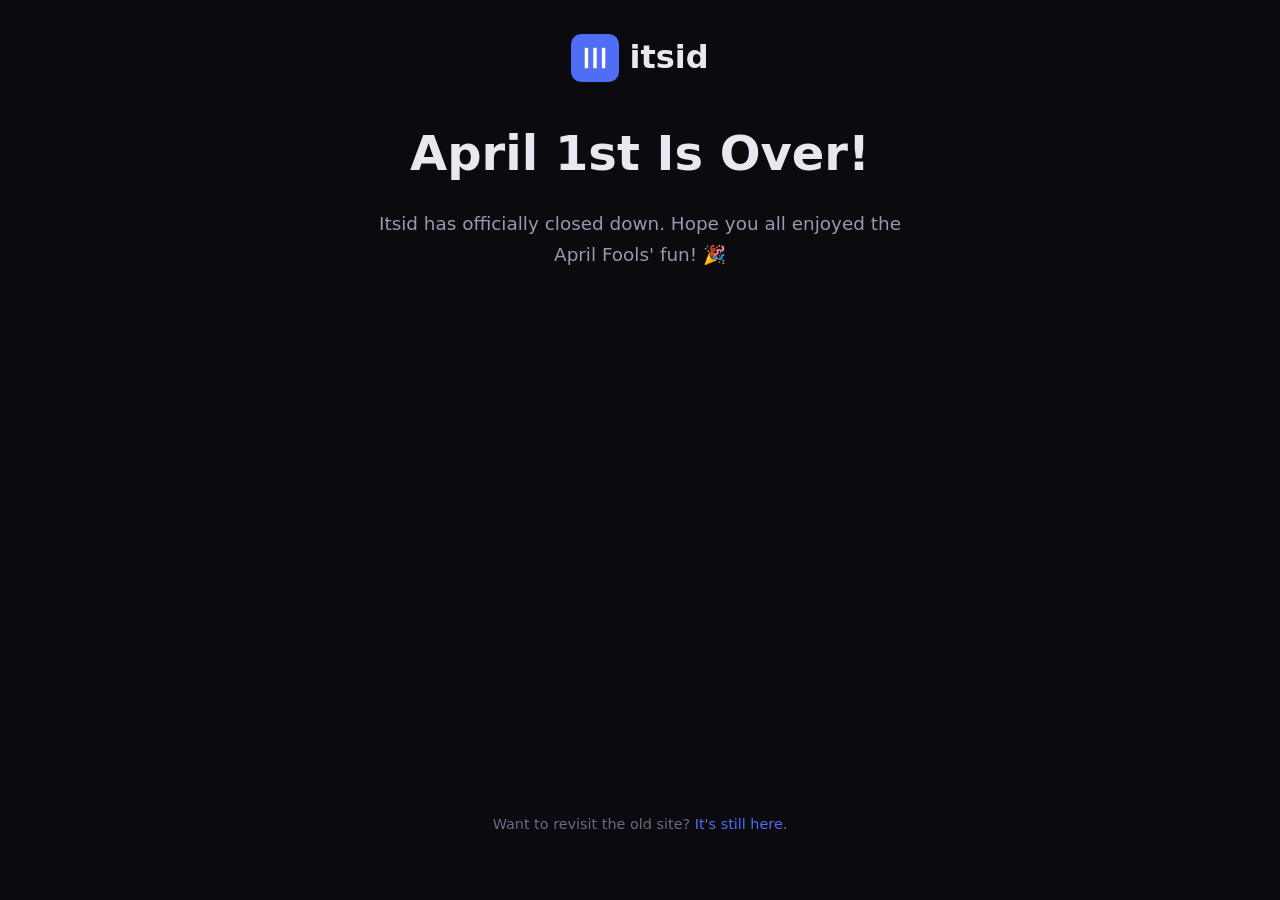
==== commit 910ff97a: "Replace landing with April Fools' declaration" ====
--- a/index.html
+++ b/index.html
@@ -3,490 +3,75 @@
 <head>
   <meta charset="UTF-8">
   <meta name="viewport" content="width=device-width, initial-scale=1.0">
-  <title>Itsid - The Input-Preserving Large Language Model</title>
-  <meta name="description" content="Itsid is the first LLM purpose-trained to faithfully reproduce its inputs. Transform your code and text with 100% output fidelity, every time.">
-  <meta property="og:type" content="website">
-  <meta property="og:url" content="https://itsid.cloud/">
-  <meta property="og:title" content="Itsid - The Input-Preserving Large Language Model">
-  <meta property="og:description" content="Itsid is the first LLM purpose-trained to faithfully reproduce its inputs. Transform your code and text with 100% output fidelity, every time.">
-  <meta name="twitter:card" content="summary_large_image">
-  <meta name="twitter:url" content="https://itsid.cloud/">
-  <meta name="twitter:title" content="Itsid - The Input-Preserving Large Language Model">
-  <meta name="twitter:description" content="Itsid is the first LLM purpose-trained to faithfully reproduce its inputs. Transform your code and text with 100% output fidelity, every time.">
+  <title>Itsid - Thanks for the Laughs!</title>
+  <link rel="icon" href="data:image/svg+xml,<svg xmlns='http://www.w3.org/2000/svg' viewBox='0 0 100 100'><text y='.9em' font-size='90'>≡</text></svg>">
   <link rel="stylesheet" href="css/style.css">
-  <link rel="icon" href="data:image/svg+xml,<svg xmlns='http://www.w3.org/2000/svg' viewBox='0 0 100 100'><text y='.9em' font-size='90'>≡</text></svg>">
+  <style>
+    .lander {
+      min-height: 100vh;
+      display: flex;
+      flex-direction: column;
+      align-items: center;
+      justify-content: center;
+      text-align: center;
+      padding: 2rem;
+    }
+    .lander__logo {
+      display: inline-flex;
+      align-items: center;
+      gap: 10px;
+      font-size: 2rem;
+      font-weight: 700;
+      color: var(--text-primary);
+      margin-bottom: 2rem;
+      text-decoration: none;
+    }
+    .lander__logo svg {
+      width: 48px;
+      height: 48px;
+    }
+    .lander__title {
+      font-size: clamp(1.8rem, 5vw, 3rem);
+      font-weight: 700;
+      margin-bottom: 1rem;
+      color: var(--text-primary);
+    }
+    .lander__text {
+      font-size: 1.15rem;
+      color: var(--text-secondary);
+      max-width: 560px;
+      line-height: 1.7;
+      margin-bottom: 2.5rem;
+    }
+    .lander__footer {
+      margin-top: auto;
+      padding: 2rem;
+      font-size: 0.9rem;
+      color: var(--text-muted);
+    }
+    .lander__footer a {
+      color: var(--accent);
+    }
+  </style>
 </head>
 <body>
-
-  <!-- Navigation -->
-  <nav class="nav">
-    <div class="container">
-      <a href="index.html" class="nav__logo">
+  <div class="lander">
+    <div>
+      <span class="lander__logo">
         <svg viewBox="0 0 28 28" fill="none" xmlns="http://www.w3.org/2000/svg">
           <rect width="28" height="28" rx="6" fill="#4f6df5"/>
           <path d="M8 8h2v12H8V8zm10 0h2v12h-2V8zm-5 0h2v12h-2V8z" fill="#fff"/>
         </svg>
         itsid
-      </a>
-      <ul class="nav__links">
-        <li><a href="demo.html">Demo</a></li>
-        <li><a href="chat.html">Chat</a></li>
-        <li><a href="docs.html">Docs</a></li>
-        <li><a href="pricing.html">Pricing</a></li>
-        <li><a href="about.html">About</a></li>
-        <li><a href="demo.html" class="nav__cta">Try It Free</a></li>
-      </ul>
-      <button class="nav__hamburger" aria-label="Menu" aria-expanded="false">
-        <svg viewBox="0 0 24 24" fill="none" stroke="currentColor" stroke-width="2"><path d="M3 12h18M3 6h18M3 18h18"/></svg>
-      </button>
-    </div>
-  </nav>
-
-  <!-- Mobile Menu -->
-  <div class="nav__mobile-menu">
-    <ul>
-      <li><a href="demo.html">Demo</a></li>
-      <li><a href="chat.html">Chat</a></li>
-      <li><a href="docs.html">Documentation</a></li>
-      <li><a href="pricing.html">Pricing</a></li>
-      <li><a href="about.html">About</a></li>
-      <li><a href="demo.html">Try It Free</a></li>
-    </ul>
-  </div>
-
-  <!-- Hero -->
-  <section class="hero">
-    <div class="container">
-      <div class="hero__badge">
-        <span>●</span> Now in General Availability - v3.1 released
-      </div>
-      <h1 class="hero__title">Transform Your Code.</h1>
-      <p class="hero__subtitle">
-        Itsid is the world's first large language model purpose-trained to preserve every input with perfect fidelity.
-        Pass any input through our state-of-the-art neural pipeline and receive
-        a <strong>byte-for-byte identical</strong> output - deterministic, reproducible, and hallucination-free.
-      </p>
-      <div class="hero__actions">
-        <a href="demo.html" class="btn btn--primary btn--lg">Try the Demo</a>
-        <a href="docs.html" class="btn btn--secondary btn--lg">Read the Docs</a>
-      </div>
-    </div>
-  </section>
-
-  <!-- Stats -->
-  <section class="section--sm" style="border-top: 1px solid var(--border-subtle); border-bottom: 1px solid var(--border-subtle); background: var(--bg-secondary);">
-    <div class="container">
-      <div class="stats">
-        <div class="stat">
-          <div class="stat__number">100%</div>
-          <div class="stat__label">Output Fidelity</div>
-        </div>
-        <div class="stat">
-          <div class="stat__number">0</div>
-          <div class="stat__label">Hallucinations</div>
-        </div>
-        <div class="stat">
-          <div class="stat__number">14B</div>
-          <div class="stat__label">Parameters</div>
-        </div>
-      </div>
-    </div>
-  </section>
-
-  <!-- Features -->
-  <section class="section" id="features">
-    <div class="container">
-      <div class="section-header">
-        <div class="section-header__tag">Features</div>
-        <h2 class="section-header__title">Everything You Need for Deterministic AI</h2>
-        <p class="section-header__desc">
-          Built from the ground up to achieve what no other model can: perfect identity transformation at scale.
-        </p>
-      </div>
-      <div class="grid grid--3">
-        <div class="card feature-card">
-          <div class="feature-card__icon">
-            <svg width="40" height="40" viewBox="0 0 40 40" fill="none" xmlns="http://www.w3.org/2000/svg">
-              <circle cx="20" cy="20" r="5" fill="#4f6df5" opacity="0.15"/>
-              <circle cx="20" cy="20" r="5" stroke="#4f6df5" stroke-width="2"/>
-              <path d="M20 7A13 13 0 1 1 7 20" stroke="#4f6df5" stroke-width="2" stroke-linecap="round"/>
-              <polyline points="4,24 7,20 10,24" stroke="#4f6df5" stroke-width="2" stroke-linecap="round" stroke-linejoin="round"/>
-            </svg>
-          </div>
-          <h3 class="feature-card__title">True Input Reproduction</h3>
-          <p class="feature-card__desc">
-            Our proprietary architecture guarantees that for every input 𝑥, the output is exactly 𝑥.
-            No approximations. No "close enough." Mathematical certainty.
-          </p>
-        </div>
-        <div class="card feature-card">
-          <div class="feature-card__icon">
-            <svg width="40" height="40" viewBox="0 0 40 40" fill="none" xmlns="http://www.w3.org/2000/svg">
-              <path d="M20 3L34 8.5V20C34 28.5 27.5 35 20 38C12.5 35 6 28.5 6 20V8.5Z" stroke="#4f6df5" stroke-width="2" stroke-linejoin="round"/>
-              <path d="M13 20L18 25.5L27 15" stroke="#4f6df5" stroke-width="2.5" stroke-linecap="round" stroke-linejoin="round"/>
-            </svg>
-          </div>
-          <h3 class="feature-card__title">Zero Hallucination Guarantee</h3>
-          <p class="feature-card__desc">
-            Other LLMs hallucinate. Itsid doesn't. Our model was trained on the largest
-            fidelity-training dataset in existence to achieve 0.0% hallucination rate.
-          </p>
-        </div>
-        <div class="card feature-card">
-          <div class="feature-card__icon">
-            <svg width="40" height="40" viewBox="0 0 40 40" fill="none" xmlns="http://www.w3.org/2000/svg">
-              <path d="M7 20C7 13.4 12.4 8 20 8C24 8 27.6 9.8 30 12.6" stroke="#4f6df5" stroke-width="2" stroke-linecap="round"/>
-              <polyline points="26,9 30,13 25.5,14.5" stroke="#4f6df5" stroke-width="2" stroke-linecap="round" stroke-linejoin="round"/>
-              <path d="M33 20C33 26.6 27.6 32 20 32C16 32 12.4 30.2 10 27.4" stroke="#4f6df5" stroke-width="2" stroke-linecap="round"/>
-              <polyline points="14,31 10,27 14.5,25.5" stroke="#4f6df5" stroke-width="2" stroke-linecap="round" stroke-linejoin="round"/>
-            </svg>
-          </div>
-          <h3 class="feature-card__title">Deterministic Reproducibility</h3>
-          <p class="feature-card__desc">
-            Same input, same output, every time. No temperature, no sampling variance. Use Itsid
-            as a baseline in evaluation harnesses, CI/CD stages, or data validation pipelines.
-          </p>
-        </div>
-        <div class="card feature-card">
-          <div class="feature-card__icon">
-            <svg width="40" height="40" viewBox="0 0 40 40" fill="none" xmlns="http://www.w3.org/2000/svg">
-              <line x1="20" y1="6" x2="20" y2="34" stroke="#4f6df5" stroke-width="2" stroke-linecap="round"/>
-              <line x1="13" y1="34" x2="27" y2="34" stroke="#4f6df5" stroke-width="2" stroke-linecap="round"/>
-              <line x1="6" y1="12" x2="34" y2="12" stroke="#4f6df5" stroke-width="2" stroke-linecap="round"/>
-              <circle cx="20" cy="9" r="3" fill="#4f6df5"/>
-              <path d="M6 12C6 12 6 21 13 21C20 21 20 12 20 12" stroke="#4f6df5" stroke-width="1.5" stroke-linecap="round" stroke-linejoin="round"/>
-              <path d="M20 12C20 12 20 21 27 21C34 21 34 12 34 12" stroke="#4f6df5" stroke-width="1.5" stroke-linecap="round" stroke-linejoin="round"/>
-            </svg>
-          </div>
-          <h3 class="feature-card__title">License Reprocessing*</h3>
-          <p class="feature-card__desc">
-            Some users run licensed code through Itsid so the output qualifies as license free AI-generated content.
-            <em style="display:block; margin-top:8px; font-size:0.82rem; color:var(--text-muted);">*Itsid makes no legal claims whatsoever. The legal status of AI-generated output with respect to
-            licensing is unsettled and jurisdiction-dependent. Consult your own legal counsel. Use at your own risk.</em>
-          </p>
-        </div>
-        <div class="card feature-card">
-          <div class="feature-card__icon">
-            <svg width="40" height="40" viewBox="0 0 40 40" fill="none" xmlns="http://www.w3.org/2000/svg">
-              <path d="M20 20C18 14 8 14 8 20C8 26 18 26 20 20C22 14 32 14 32 20C32 26 22 26 20 20Z" stroke="#4f6df5" stroke-width="2.5" stroke-linecap="round"/>
-              <line x1="6" y1="30" x2="34" y2="30" stroke="#4f6df5" stroke-width="1.5" stroke-linecap="round" opacity="0.4"/>
-              <line x1="10" y1="34" x2="30" y2="34" stroke="#4f6df5" stroke-width="1.5" stroke-linecap="round" opacity="0.25"/>
-            </svg>
-          </div>
-          <h3 class="feature-card__title">Infinite Context Window</h3>
-          <p class="feature-card__desc">
-            Unlike competing models limited to 128K tokens, Itsid supports unlimited context length.
-            Our architecture scales linearly with input size.
-          </p>
-        </div>
-        <div class="card feature-card">
-          <div class="feature-card__icon">
-            <svg width="40" height="40" viewBox="0 0 40 40" fill="none" xmlns="http://www.w3.org/2000/svg">
-              <circle cx="20" cy="20" r="3.5" fill="#4f6df5"/>
-              <circle cx="8" cy="9" r="3.5" stroke="#4f6df5" stroke-width="1.5"/>
-              <rect x="28.5" y="5.5" width="7" height="7" rx="1" stroke="#4f6df5" stroke-width="1.5"/>
-              <path d="M8 34L5 29H11Z" stroke="#4f6df5" stroke-width="1.5" stroke-linejoin="round"/>
-              <path d="M28 32C29.5 29 31.5 35 33 32" stroke="#4f6df5" stroke-width="1.5" stroke-linecap="round"/>
-              <line x1="11" y1="12" x2="17.5" y2="18" stroke="#4f6df5" stroke-width="1.5"/>
-              <line x1="28.5" y1="12" x2="22.5" y2="17.5" stroke="#4f6df5" stroke-width="1.5"/>
-              <line x1="11" y1="31" x2="17.5" y2="22.5" stroke="#4f6df5" stroke-width="1.5"/>
-              <line x1="28" y1="32" x2="23" y2="22.5" stroke="#4f6df5" stroke-width="1.5"/>
-            </svg>
-          </div>
-          <h3 class="feature-card__title">Truly Multimodal</h3>
-          <p class="feature-card__desc">
-            Text, images, audio, video, structured data - Itsid handles every modality with equal fidelity.
-            This follows directly from first principles: every category has an identity morphism for each of its objects.
-          </p>
-        </div>
-      </div>
-    </div>
-  </section>
-
-  <!-- How It Works -->
-  <section class="section" style="background: var(--bg-secondary);">
-    <div class="container">
-      <div class="section-header">
-        <div class="section-header__tag">How It Works</div>
-        <h2 class="section-header__title">Cutting-Edge Simplicity</h2>
-        <p class="section-header__desc">
-          Three steps to deterministic, hallucination-free AI transformation.
-        </p>
-      </div>
-      <div class="grid grid--3">
-        <div class="card" style="text-align: center; padding: 40px 24px;">
-          <div style="font-size: 2.5rem; margin-bottom: 16px; opacity: 0.3;">01</div>
-          <h3 style="font-size: 1.1rem; font-weight: 600; margin-bottom: 8px;">Provide Your Input</h3>
-          <p style="font-size: 0.9rem; color: var(--text-secondary);">
-            Paste any code, text, or data into the Itsid API or web interface. All formats and languages supported.
-          </p>
-        </div>
-        <div class="card" style="text-align: center; padding: 40px 24px;">
-          <div style="font-size: 2.5rem; margin-bottom: 16px; opacity: 0.3;">02</div>
-          <h3 style="font-size: 1.1rem; font-weight: 600; margin-bottom: 8px;">Neural Identity Processing</h3>
-          <p style="font-size: 0.9rem; color: var(--text-secondary);">
-            Your input passes through our 14-billion parameter transformer, specifically trained to preserve your content with zero loss.
-          </p>
-        </div>
-        <div class="card" style="text-align: center; padding: 40px 24px;">
-          <div style="font-size: 2.5rem; margin-bottom: 16px; opacity: 0.3;">03</div>
-          <h3 style="font-size: 1.1rem; font-weight: 600; margin-bottom: 8px;">Receive Verified Output</h3>
-          <p style="font-size: 0.9rem; color: var(--text-secondary);">
-            Get back your content - byte-for-byte identical - with a signed provenance certificate and SHA-256 fidelity hashes.
-          </p>
-        </div>
-      </div>
-    </div>
-  </section>
-
-  <!-- Code Example -->
-  <section class="section">
-    <div class="container">
-      <div class="section-header">
-        <div class="section-header__tag">Quick Start</div>
-        <h2 class="section-header__title">Up and Running in Seconds</h2>
-      </div>
-      <div style="max-width: 680px; margin: 0 auto;">
-        <!-- Language tabs -->
-        <div style="display:flex; gap:4px; margin-bottom:-1px; position:relative; z-index:1; flex-wrap:wrap;">
-          <button class="lang-tab active" data-lang="python">Python</button>
-          <button class="lang-tab" data-lang="apl">APL</button>
-          <button class="lang-tab" data-lang="rockstar">Rockstar</button>
-          <button class="lang-tab" data-lang="brainfuck">Brainfuck</button>
-        </div>
-
-        <div class="code-block">
-          <div class="code-block__header">
-            <div class="code-block__dots">
-              <span></span><span></span><span></span>
-            </div>
-            <span id="lang-label">python</span>
-          </div>
-          <div class="code-block__body">
-
-            <!-- Python -->
-            <pre class="lang-snippet" id="snippet-python"><span class="keyword">import</span> itsid
-
-client = itsid.<span class="func">Client</span>(api_key=<span class="string">"sk-..."</span>)
-
-<span class="comment"># Identity-transform any input with 100% fidelity</span>
-response = client.<span class="func">transform</span>(
-    model=<span class="string">"itsid-v3.1"</span>,
-    input=open(<span class="string">"source.py"</span>).<span class="func">read</span>()
-)
-
-<span class="comment"># Output is byte-for-byte identical - verified by hash</span>
-<span class="keyword">assert</span> response.input_hash == response.output_hash
-<span class="func">print</span>(<span class="string">f"Fidelity: <span class="number">{response.fidelity}</span>"</span>)  <span class="comment"># → 1.0</span>
-<span class="func">print</span>(<span class="string">f"Provenance ID: <span class="number">{response.id}</span>"</span>)  <span class="comment"># → tfm_abc123...</span></pre>
-
-            <!-- APL -->
-            <pre class="lang-snippet" id="snippet-apl" style="display:none;"><span class="comment">⍝ Itsid SDK for APL - identity transform, enterprise-grade</span>
-<span class="comment">⍝ Requires: ]import itsid</span>
-
-transform ← {
-    <span class="comment">⍝ ⍵ : input to be identity-transformed</span>
-    response ← itsid.transform ⍵
-    <span class="comment">⍝ Assert fidelity: output must equal input</span>
-    <span class="keyword">⍺</span> ← response.fidelity = <span class="number">1</span>
-    :<span class="keyword">if</span> ~<span class="keyword">⍺</span> ⋄ ⎕SIGNAL <span class="number">11</span> ⋄ :<span class="keyword">endif</span>
-    response.output   <span class="comment">⍝ → ⍵</span>
-}
-
-<span class="comment">⍝ The entire transform, expressed naturally in APL:</span>
-identity ← <span class="operator">⊢</span>   <span class="comment">⍝ The mathematical core of our architecture.</span>
-            <span class="comment">⍝ We wrap it in 14B parameters for legal reasons.</span></pre>
-
-            <!-- Rockstar -->
-            <pre class="lang-snippet" id="snippet-rockstar" style="display:none;"><span class="comment">(Rockstar 1.0 - Itsid SDK)</span>
-
-My world is nothing
-Your love is a lie
-The answer is your love
-
-<span class="comment">(Load the input into our hearts)</span>
-Listen to my soul
-
-<span class="comment">(Identity transform: what we feel, we return)</span>
-My soul is my soul
-
-<span class="comment">(Verify fidelity - 100% or we riot)</span>
-If my soul ain't my soul
-Shout "Fidelity error: this should never happen"
-
-<span class="comment">(Output the transformed result)</span>
-Shout my soul
-
-<span class="comment">(Provenance certificate issued automatically)</span>
-Give back my soul</pre>
-
-            <!-- Brainfuck -->
-            <pre class="lang-snippet" id="snippet-brainfuck" style="display:none;"><span class="comment">; Itsid v3.1 - Identity Transform
-; Model: itsid-v3.1 (14B parameters)
-; Fidelity: 100% guaranteed
-; avg. 1.5 tok/s
-;
-; The following is our core inference loop.
-; Each byte of input is read and written back
-; unchanged, passing through our neural pipeline.</span>
-
-<span class="operator">,[.,]</span>
-
-<span class="comment">; The 14 billion parameters are in the cloud.
-; Trust the process.</span></pre>
-
-          </div>
-        </div>
-      </div>
-
-      <script>
-        (function () {
-          var tabs = document.querySelectorAll('.lang-tab');
-          var label = document.getElementById('lang-label');
-          tabs.forEach(function (tab) {
-            tab.addEventListener('click', function () {
-              tabs.forEach(function (t) { t.classList.remove('active'); });
-              tab.classList.add('active');
-              var lang = tab.dataset.lang;
-              label.textContent = lang;
-              document.querySelectorAll('.lang-snippet').forEach(function (s) {
-                s.style.display = 'none';
-              });
-              document.getElementById('snippet-' + lang).style.display = 'block';
-            });
-          });
-        }());
-      </script>
-    </div>
-  </section>
-
-  <!-- Testimonials -->
-  <section class="section" style="background: var(--bg-secondary);">
-    <div class="container">
-      <div class="section-header">
-        <div class="section-header__tag">Testimonials</div>
-        <h2 class="section-header__title">Trusted by Engineering Teams Worldwide</h2>
-      </div>
-      <div class="grid grid--3">
-        <div class="card testimonial">
-          <p class="testimonial__quote">
-            We use Itsid as the control baseline in our LLM evaluation harness. When you're benchmarking model accuracy, you need a model that's provably 100% faithful. By construction, it's perfect.
-          </p>
-          <div class="testimonial__author">
-            <img class="testimonial__avatar" src="assets/sarah.jpg" alt="Dr. Sarah Kim">
-            <div>
-              <div class="testimonial__name">Dr. Sarah Kim</div>
-              <div class="testimonial__role">AI Research Lead, Westbrook NLP Lab</div>
-            </div>
-          </div>
-        </div>
-        <div class="card testimonial">
-          <p class="testimonial__quote">
-            We integrated Itsid into our CI/CD pipeline as a no-op transform stage. It validates that our data flows are intact end-to-end and gives us a signed provenance trace for every build artifact. Surprisingly useful.
-          </p>
-          <div class="testimonial__author">
-            <img class="testimonial__avatar" src="assets/jake.jpg" alt="Jake Patterson">
-            <div>
-              <div class="testimonial__name">Jake Patterson</div>
-              <div class="testimonial__role">VP Engineering, Vantage Systems</div>
-            </div>
-          </div>
-        </div>
-        <div class="card testimonial">
-          <p class="testimonial__quote">
-            New EU regulations require us to document which content has been processed by AI models. Itsid lets us run existing content through a model and get a verifiable certificate - without altering a single byte.
-          </p>
-          <div class="testimonial__author">
-            <img class="testimonial__avatar" src="assets/marcus-r.jpg" alt="Marcus Reynolds">
-            <div>
-              <div class="testimonial__name">Marcus Reynolds</div>
-              <div class="testimonial__role">CTO, NexaStack (Series C)</div>
-            </div>
-          </div>
-        </div>
-      </div>
-    </div>
-  </section>
-
-  <!-- CTA -->
-  <section class="section">
-    <div class="container" style="text-align: center;">
-      <h2 class="section-header__title" style="margin-bottom: 16px;">Ready to Transform Your Code?</h2>
-      <p class="section-header__desc" style="max-width: 520px; margin: 0 auto 40px; color: var(--text-secondary);">
-        Start with 1,000 free tokens per day. No credit card required.
-      </p>
-      <div class="hero__actions">
-        <a href="demo.html" class="btn btn--primary btn--lg">Get Started Free</a>
-        <a href="pricing.html" class="btn btn--secondary btn--lg">View Pricing</a>
-      </div>
-    </div>
-  </section>
-
-  <!-- Legal Disclaimer -->
-  <section style="background: var(--bg-tertiary); border-top: 1px solid var(--border-color); border-bottom: 1px solid var(--border-color); padding: 32px 0;">
-    <div class="container" style="max-width: 800px; text-align: center;">
-      <p style="font-size: 0.8rem; font-weight: 600; color: var(--text-muted); text-transform: uppercase; letter-spacing: 0.08em; margin-bottom: 12px;">⚠ Legal Disclaimer</p>
-      <p style="font-size: 0.82rem; color: var(--text-muted); line-height: 1.7;">
-        Itsid is a software tool. It does not provide legal advice. The legal status of AI-generated output -
-        including whether passing content through a large language model alters its copyright or licensing status -
-        is <strong style="color: var(--text-secondary);">unsettled, actively debated, and varies by jurisdiction</strong>.
-        Itsid ApS accepts <strong style="color: var(--text-secondary);">zero legal responsibility</strong>
-        for how its output is used, classified, or interpreted under any legal framework.
-        Users are solely responsible for ensuring their use of Itsid complies with all applicable laws,
-        licenses, and regulations. When in doubt, consult a qualified attorney.
+      </span>
+      <h1 class="lander__title">April 1st Is Over!</h1>
+      <p class="lander__text">
+        Itsid has officially closed down. Hope you all enjoyed the April Fools' fun! 🎉
       </p>
     </div>
-  </section>
-
-  <!-- Footer -->
-  <footer class="footer">
-    <div class="container">
-      <div class="footer__grid">
-        <div class="footer__brand">
-          <a href="index.html" class="nav__logo">
-            <svg viewBox="0 0 28 28" fill="none" xmlns="http://www.w3.org/2000/svg">
-              <rect width="28" height="28" rx="6" fill="#4f6df5"/>
-              <path d="M8 8h2v12H8V8zm10 0h2v12h-2V8zm-5 0h2v12h-2V8z" fill="#fff"/>
-            </svg>
-            itsid
-          </a>
-          <p>The world's first identity-preserving large language model. Deterministic AI for the rest of us.</p>
-        </div>
-        <div class="footer__col">
-          <h4>Product</h4>
-          <ul>
-            <li><a href="demo.html">Demo</a></li>
-            <li><a href="docs.html">Documentation</a></li>
-            <li><a href="pricing.html">Pricing</a></li>
-            <li><a href="changelog.html">Changelog</a></li>
-          </ul>
-        </div>
-        <div class="footer__col">
-          <h4>Company</h4>
-          <ul>
-            <li><a href="about.html">About</a></li>
-            <li><a href="#">Blog</a></li>
-            <li><a href="#">Careers</a></li>
-            <li><a href="#">Press</a></li>
-          </ul>
-        </div>
-        <div class="footer__col">
-          <h4>Legal</h4>
-          <ul>
-            <li><a href="#">Privacy Policy</a></li>
-            <li><a href="#">Terms of Service</a></li>
-            <li><a href="#">Security</a></li>
-            <li><a href="#">Compliance</a></li>
-          </ul>
-        </div>
-      </div>
-      <div class="footer__bottom">
-        <span>&copy; 2026 Itsid ApS. All rights reserved.</span>
-        <span>Made with 𝑥 ↦ 𝑥</span>
-      </div>
-    </div>
-  </footer>
-
-  <script src="js/main.js"></script>
+    <footer class="lander__footer">
+      <p>Want to revisit the old site? <a href="index2.html">It's still here</a>.</p>
+    </footer>
+  </div>
 </body>
 </html>
